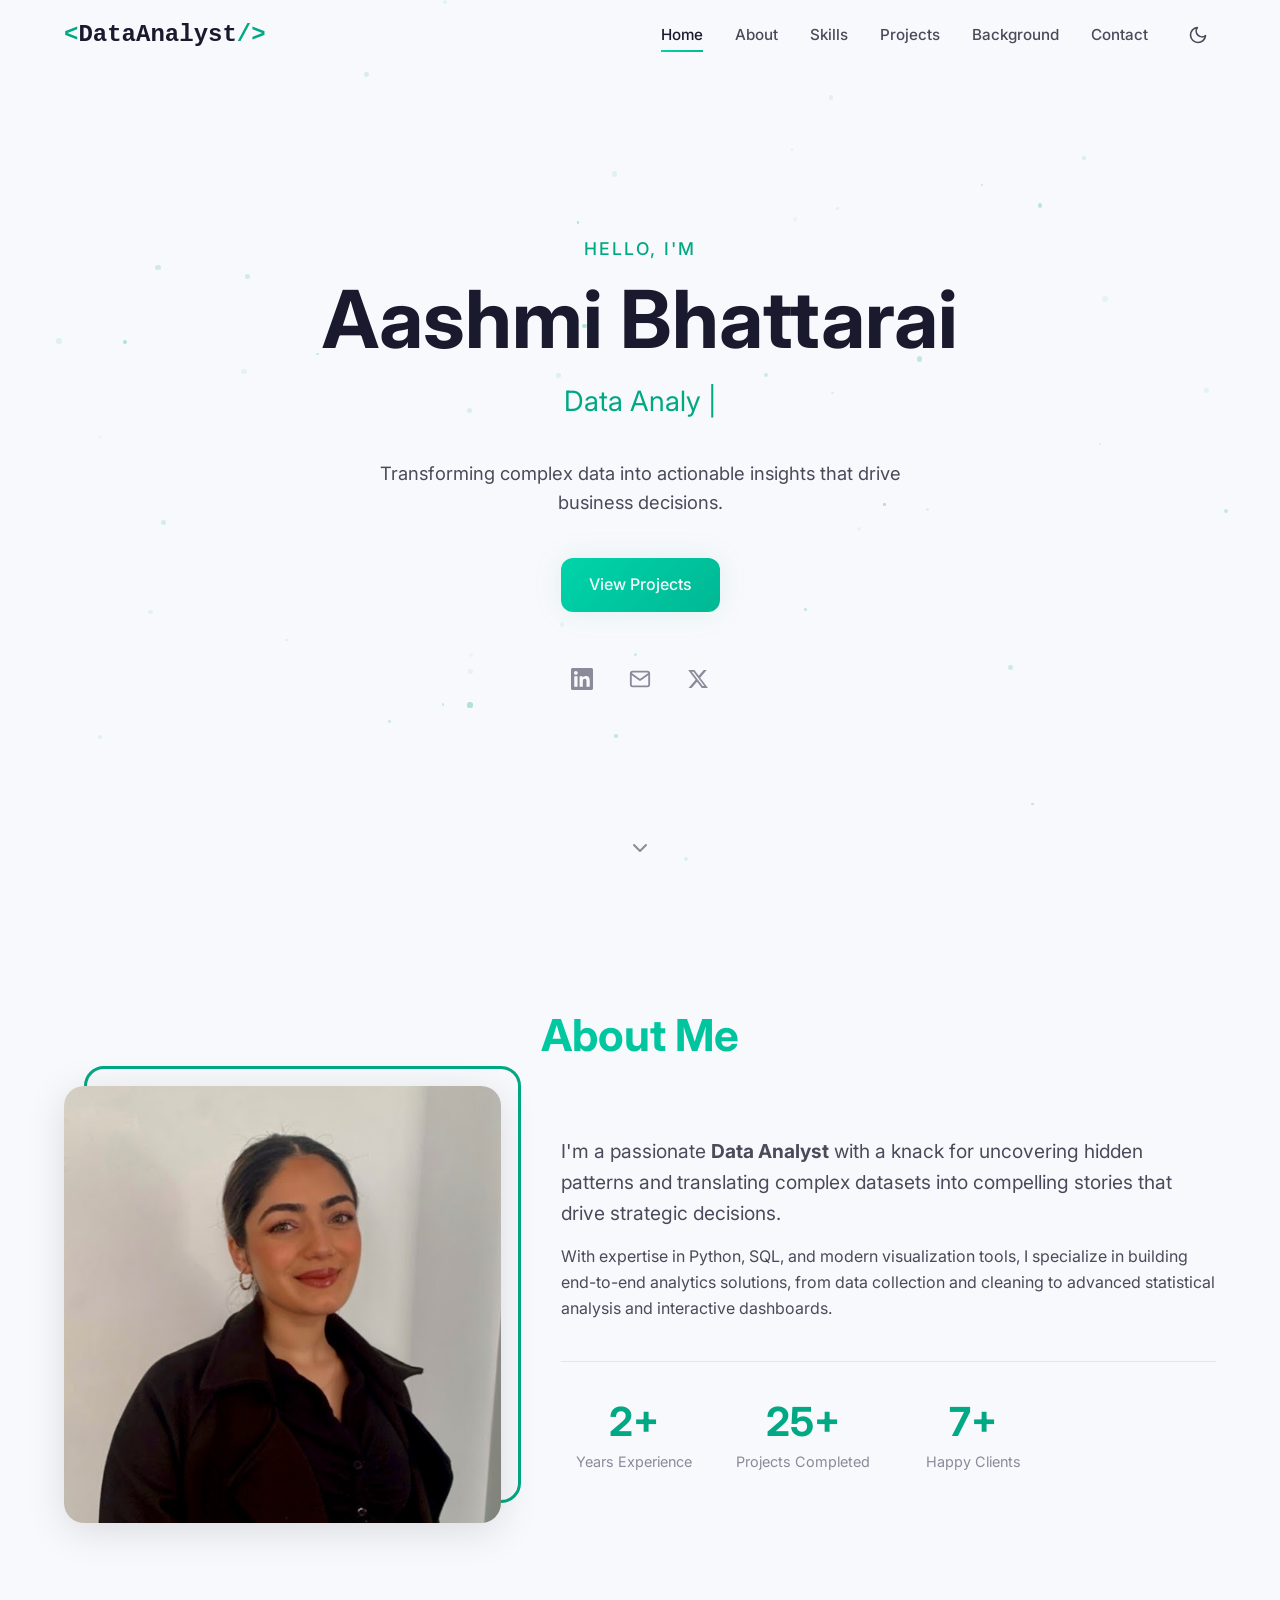
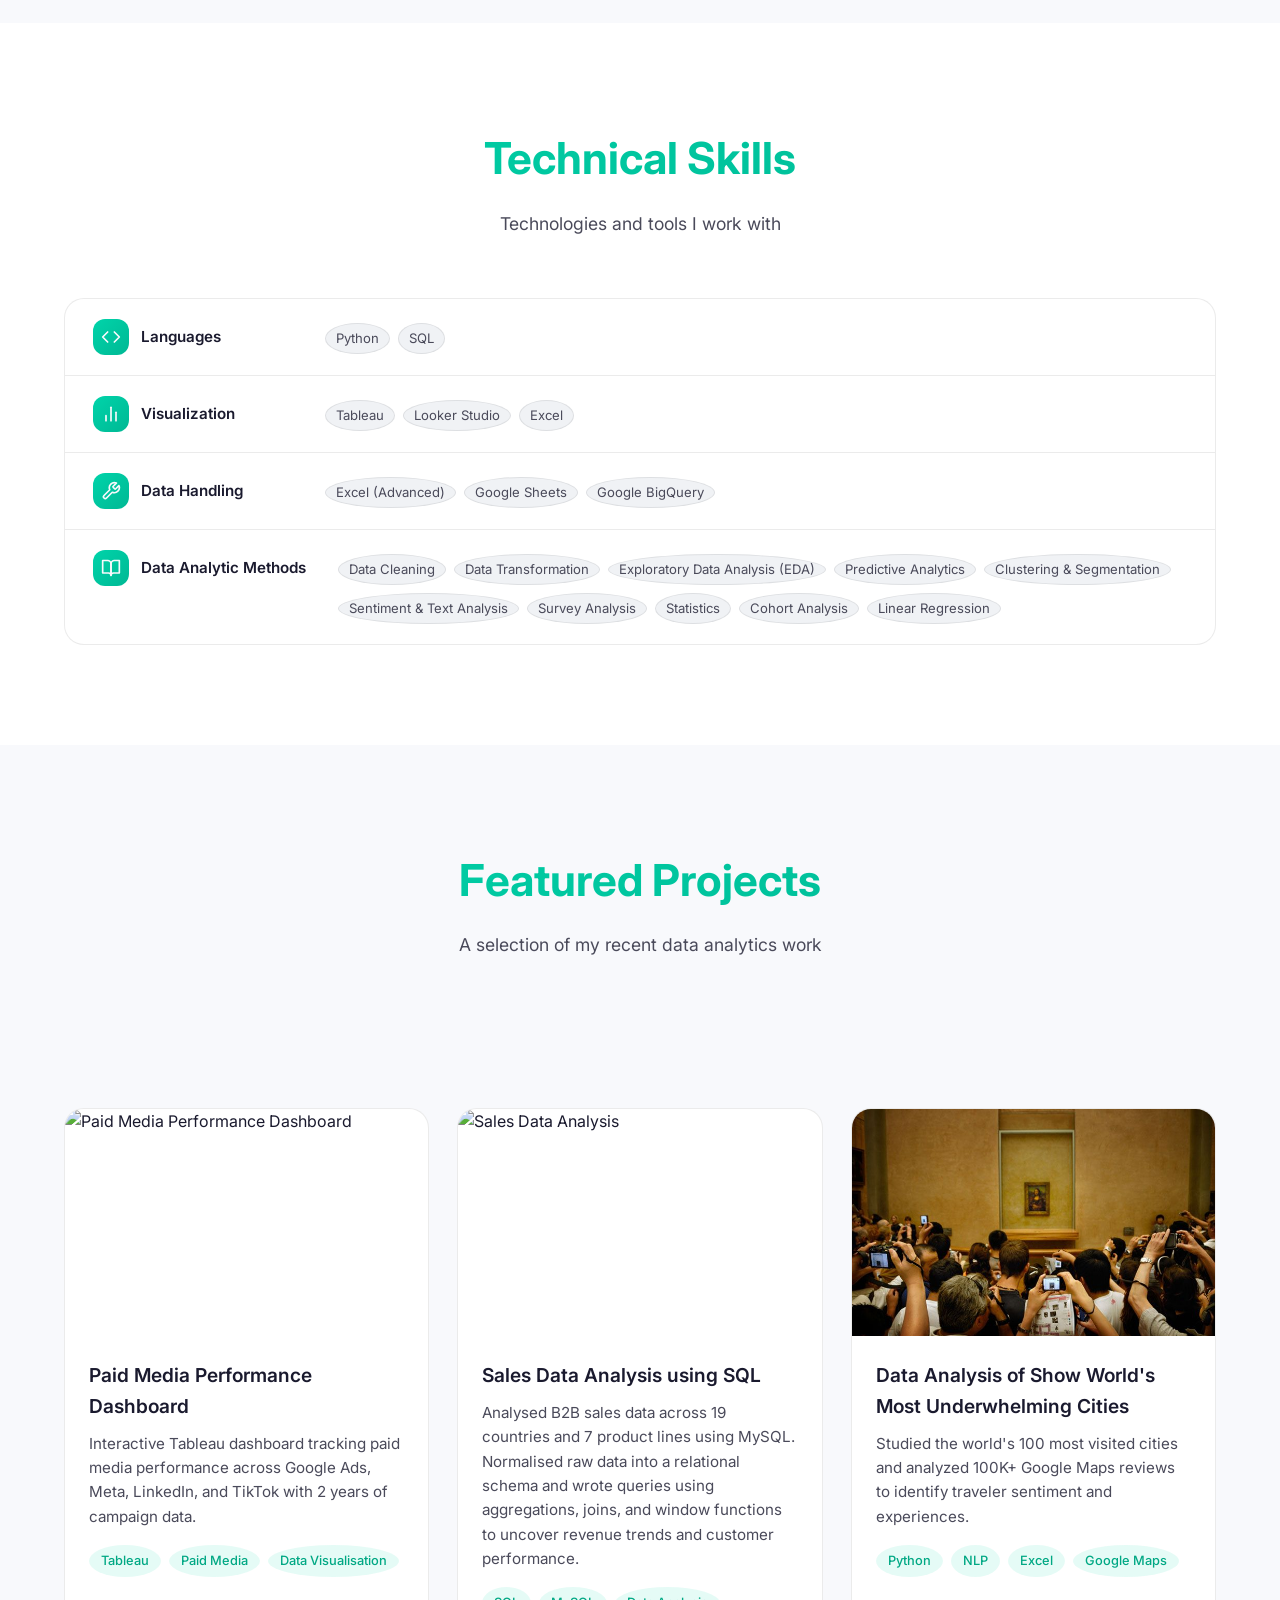
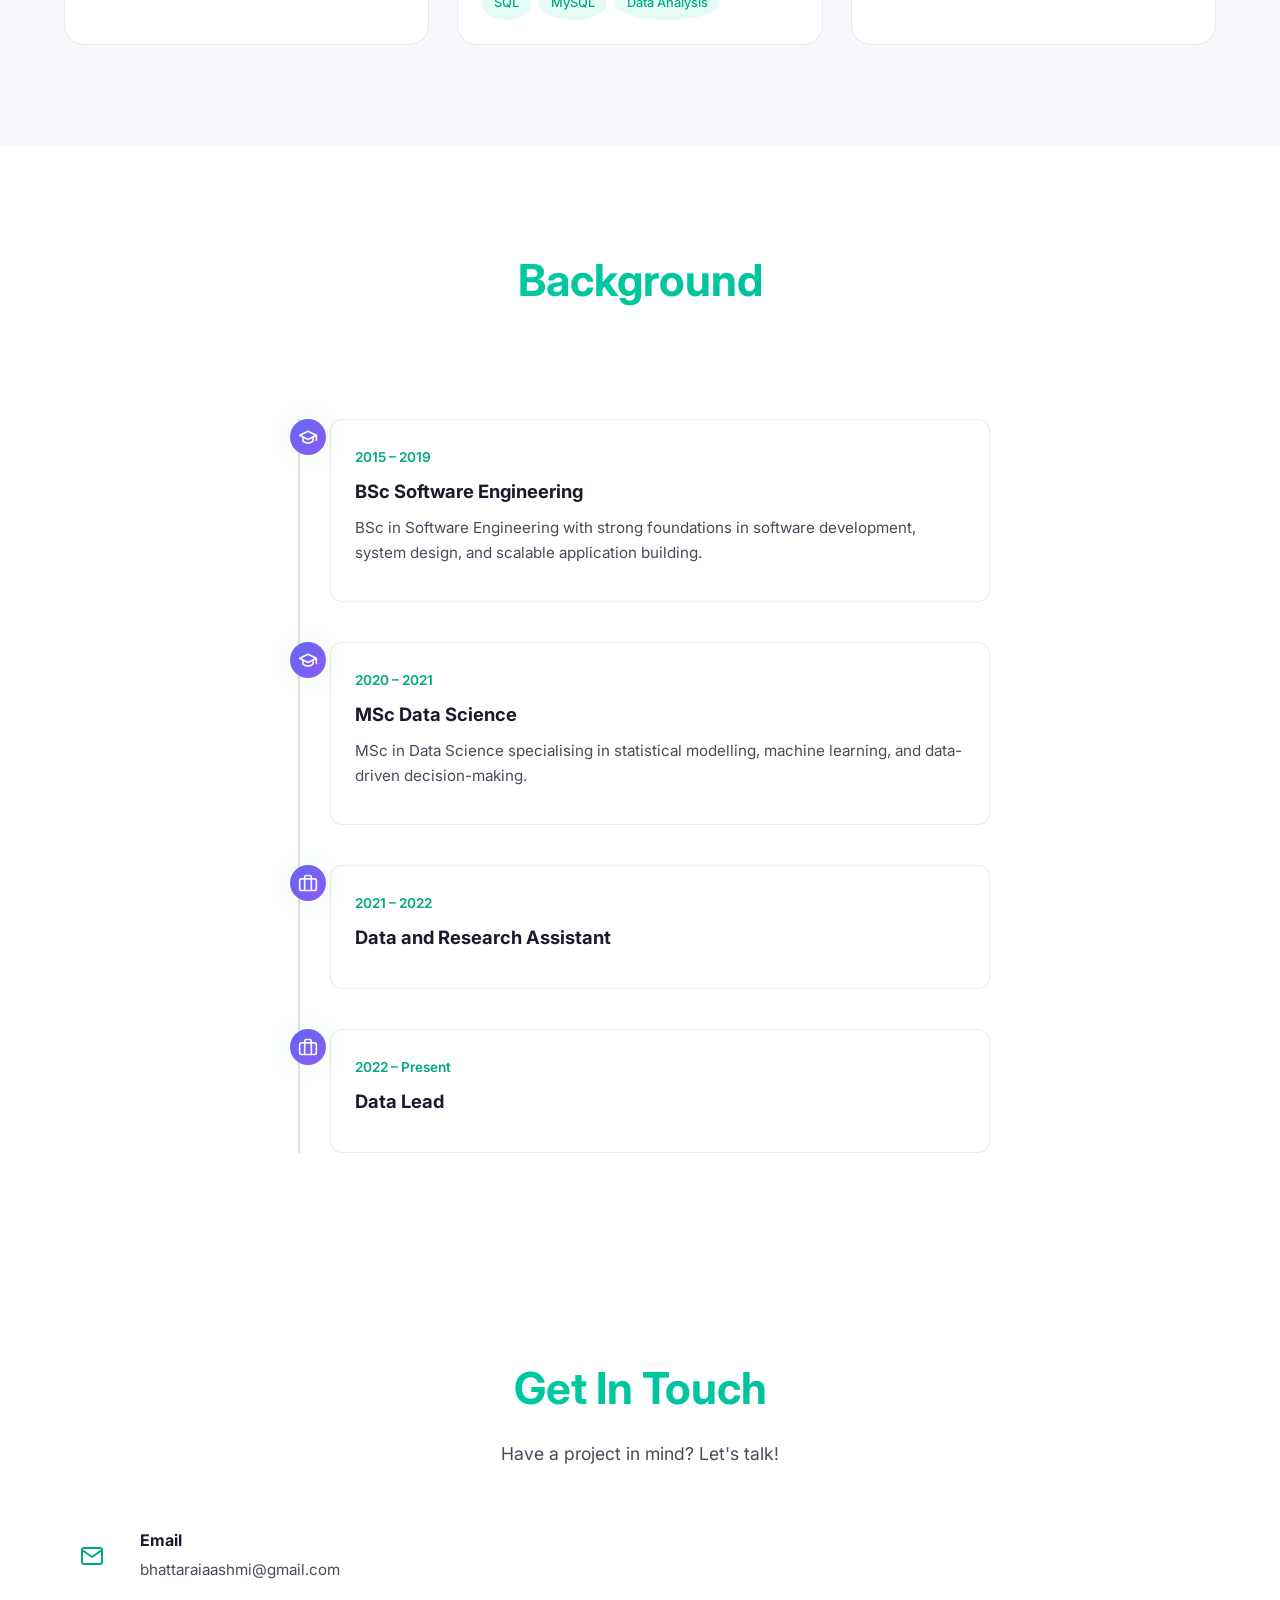
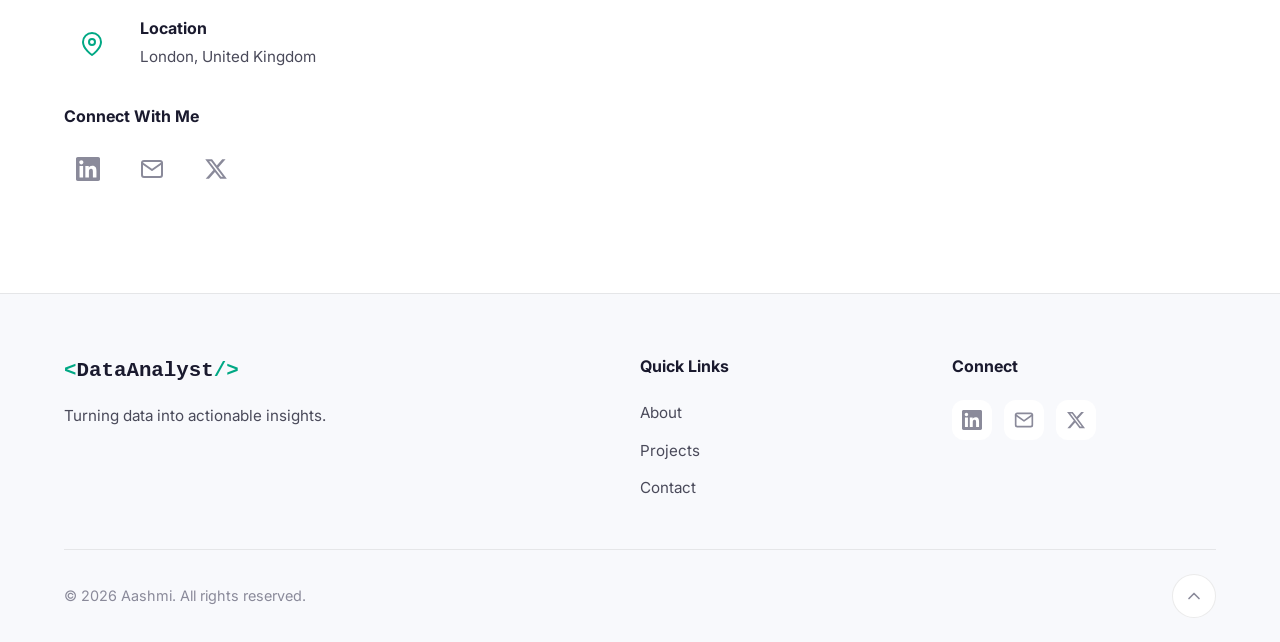
==== index.html @ 462f15a8 "my website" ====
<!DOCTYPE html>
<html lang="en">
<head>
    <meta charset="UTF-8">
    <meta name="viewport" content="width=device-width, initial-scale=1.0">
    <meta name="description" content="Data Analyst Portfolio - Turning Data into Insights. Explore my projects, skills, and professional journey in data analytics.">
    <meta name="keywords" content="Data Analyst, Portfolio, Python, SQL, Tableau, Power BI, Data Visualization, Machine">
    <meta name="author" content="Your Name">

    <!-- Open Graph / Social Media -->
    <meta property="og:title" content="Data Analyst Portfolio">
    <meta property="og:description" content="Turning Data into Insights - Explore my data analytics projects and skills">
    <meta property="og:type" content="website">

    <title>Data Analyst Portfolio | Your Name</title>

    <!-- Google Fonts -->
    <link rel="preconnect" href="https://fonts.googleapis.com">
    <link rel="preconnect" href="https://fonts.gstatic.com" crossorigin>
    <link href="https://fonts.googleapis.com/css2?family=Inter:wght@300;400;500;600;700&display=swap" rel="stylesheet">

    <!-- Stylesheet -->
    <link rel="stylesheet" href="css/styles.css">
</head>
<body>
    <!-- Navigation -->
    <nav class="navbar" id="navbar">
        <div class="nav-container">
            <a href="#home" class="nav-logo">
                <span class="logo-bracket">&lt;</span>DataAnalyst<span class="logo-bracket">/&gt;</span>
            </a>

            <button class="nav-toggle" id="nav-toggle" aria-label="Toggle navigation">
                <span class="hamburger"></span>
            </button>

            <ul class="nav-menu" id="nav-menu">
                <li class="nav-item"><a href="#home" class="nav-link active">Home</a></li>
                <li class="nav-item"><a href="#about" class="nav-link">About</a></li>
                <li class="nav-item"><a href="#skills" class="nav-link">Skills</a></li>
                <li class="nav-item"><a href="#projects" class="nav-link">Projects</a></li>
                <li class="nav-item"><a href="#certifications" class="nav-link">Background</a></li>
                <li class="nav-item"><a href="#contact" class="nav-link">Contact</a></li>
                <li class="nav-item">
                    <button class="theme-toggle" id="theme-toggle" aria-label="Toggle dark mode">
                        <svg class="sun-icon" xmlns="http://www.w3.org/2000/svg" width="20" height="20" viewBox="0 0 24 24" fill="none" stroke="currentColor" stroke-width="2" stroke-linecap="round" stroke-linejoin="round">
                            <circle cx="12" cy="12" r="5"></circle>
                            <line x1="12" y1="1" x2="12" y2="3"></line>
                            <line x1="12" y1="21" x2="12" y2="23"></line>
                            <line x1="4.22" y1="4.22" x2="5.64" y2="5.64"></line>
                            <line x1="18.36" y1="18.36" x2="19.78" y2="19.78"></line>
                            <line x1="1" y1="12" x2="3" y2="12"></line>
                            <line x1="21" y1="12" x2="23" y2="12"></line>
                            <line x1="4.22" y1="19.78" x2="5.64" y2="18.36"></line>
                            <line x1="18.36" y1="5.64" x2="19.78" y2="4.22"></line>
                        </svg>
                        <svg class="moon-icon" xmlns="http://www.w3.org/2000/svg" width="20" height="20" viewBox="0 0 24 24" fill="none" stroke="currentColor" stroke-width="2" stroke-linecap="round" stroke-linejoin="round">
                            <path d="M21 12.79A9 9 0 1 1 11.21 3 7 7 0 0 0 21 12.79z"></path>
                        </svg>
                    </button>
                </li>
            </ul>
        </div>
    </nav>

    <!-- Hero Section -->
    <section class="hero" id="home">
        <div class="hero-background">
            <div class="data-particles" id="particles"></div>
        </div>
        <div class="hero-content">
            <p class="hero-greeting">Hello, I'm</p>
            <h1 class="hero-name">Aashmi Bhattarai</h1>
            <h2 class="hero-title">
                <span class="typed-text" id="typed-text"></span>
                <span class="cursor">|</span>
            </h2>
            <p class="hero-description">
                Transforming complex data into actionable insights that drive business decisions.
            </p>
            <div class="hero-buttons">
                <a href="#projects" class="btn btn-primary">View Projects</a>
            </div>
            <div class="hero-social">
                <a href="https://www.linkedin.com/in/aashmi-b-12275213b/" target="_blank" rel="noopener noreferrer" aria-label="LinkedIn">
                    <svg xmlns="http://www.w3.org/2000/svg" width="22" height="22" viewBox="0 0 24 24" fill="currentColor">
                        <path d="M20.447 20.452h-3.554v-5.569c0-1.328-.027-3.037-1.852-3.037-1.853 0-2.136 1.445-2.136 2.939v5.667H9.351V9h3.414v1.561h.046c.477-.9 1.637-1.85 3.37-1.85 3.601 0 4.267 2.37 4.267 5.455v6.286zM5.337 7.433c-1.144 0-2.063-.926-2.063-2.065 0-1.138.92-2.063 2.063-2.063 1.14 0 2.064.925 2.064 2.063 0 1.139-.925 2.065-2.064 2.065zm1.782 13.019H3.555V9h3.564v11.452zM22.225 0H1.771C.792 0 0 .774 0 1.729v20.542C0 23.227.792 24 1.771 24h20.451C23.2 24 24 23.227 24 22.271V1.729C24 .774 23.2 0 22.222 0h.003z"/>
                    </svg>
                </a>
                <a href="mailto:bhattaraiaashmi@gmail.com" target="_blank" rel="noopener noreferrer" aria-label="Email">
                    <svg xmlns="http://www.w3.org/2000/svg" width="22" height="22" viewBox="0 0 24 24" fill="none" stroke="currentColor" stroke-width="2" stroke-linecap="round" stroke-linejoin="round">
                        <path d="M4 4h16c1.1 0 2 .9 2 2v12c0 1.1-.9 2-2 2H4c-1.1 0-2-.9-2-2V6c0-1.1.9-2 2-2z"></path>
                        <polyline points="22,6 12,13 2,6"></polyline>
                    </svg>
                </a>
                <a href="https://x.com/AashmiBhattara1" target="_blank" rel="noopener noreferrer" aria-label="Twitter/X">
                    <svg xmlns="http://www.w3.org/2000/svg" width="22" height="22" viewBox="0 0 24 24" fill="currentColor">
                        <path d="M18.244 2.25h3.308l-7.227 8.26 8.502 11.24H16.17l-5.214-6.817L4.99 21.75H1.68l7.73-8.835L1.254 2.25H8.08l4.713 6.231zm-1.161 17.52h1.833L7.084 4.126H5.117z"/>
                    </svg>
                </a>
            </div>
        </div>
        <a href="#about" class="scroll-indicator" aria-label="Scroll to about section">
            <svg xmlns="http://www.w3.org/2000/svg" width="24" height="24" viewBox="0 0 24 24" fill="none" stroke="currentColor" stroke-width="2" stroke-linecap="round" stroke-linejoin="round">
                <polyline points="6 9 12 15 18 9"></polyline>
            </svg>
        </a>
    </section>

    <!-- About Section -->
    <section class="about section" id="about">
        <div class="container">
            <h2 class="section-title" data-aos="fade-up">About Me</h2>
            <div class="about-content">
                <div class="about-image" data-aos="fade-right">
                    <div class="image-wrapper">
                        <img src="assets/images/unnamed.jpg" alt="Your Name" class="about-photo">
                    </div>
                    <div class="image-decoration"></div>
                </div>
                <div class="about-text" data-aos="fade-left">
                    <p class="about-intro">
                        I'm a passionate <strong>Data Analyst</strong> with a knack for uncovering hidden patterns and
                        translating complex datasets into compelling stories that drive strategic decisions.
                    </p>
                    <p>
                        With expertise in Python, SQL, and modern visualization tools, I specialize in building
                        end-to-end analytics solutions, from data collection and cleaning to advanced statistical
                        analysis and interactive dashboards.
                    </p>
                    <div class="about-stats">
                        <div class="stat-item">
                            <span class="stat-number" data-count="4">0</span>
                            <span class="stat-label">Years Experience</span>
                        </div>
                        <div class="stat-item">
                            <span class="stat-number" data-count="50">0</span>
                            <span class="stat-label">Projects Completed</span>
                        </div>
                        <div class="stat-item">
                            <span class="stat-number" data-count="15">0</span>
                            <span class="stat-label">Happy Clients</span>
                        </div>
                    </div>
                </div>
            </div>
        </div>
    </section>

    <!-- Skills Section -->
    <section class="skills section" id="skills">
        <div class="container">
            <h2 class="section-title" data-aos="fade-up">Technical Skills</h2>
            <p class="section-subtitle" data-aos="fade-up">Technologies and tools I work with</p>

            <div class="skills-list" data-aos="fade-up">

                <div class="skill-row">
                    <div class="skill-label">
                        <div class="category-icon">
                            <svg xmlns="http://www.w3.org/2000/svg" width="20" height="20" viewBox="0 0 24 24" fill="none" stroke="currentColor" stroke-width="2" stroke-linecap="round" stroke-linejoin="round">
                                <polyline points="16 18 22 12 16 6"></polyline>
                                <polyline points="8 6 2 12 8 18"></polyline>
                            </svg>
                        </div>
                        <h3>Languages</h3>
                    </div>
                    <div class="skill-items">
                        <div class="skill-item">Python</div>
                        <div class="skill-item">SQL</div>
                    </div>
                </div>

                <div class="skill-row">
                    <div class="skill-label">
                        <div class="category-icon">
                            <svg xmlns="http://www.w3.org/2000/svg" width="20" height="20" viewBox="0 0 24 24" fill="none" stroke="currentColor" stroke-width="2" stroke-linecap="round" stroke-linejoin="round">
                                <line x1="18" y1="20" x2="18" y2="10"></line>
                                <line x1="12" y1="20" x2="12" y2="4"></line>
                                <line x1="6" y1="20" x2="6" y2="14"></line>
                            </svg>
                        </div>
                        <h3>Visualization</h3>
                    </div>
                    <div class="skill-items">
                        <div class="skill-item">Tableau</div>
                        <div class="skill-item">Looker Studio</div>
                        <div class="skill-item">Excel</div>
                    </div>
                </div>

                <div class="skill-row">
                    <div class="skill-label">
                        <div class="category-icon">
                            <svg xmlns="http://www.w3.org/2000/svg" width="20" height="20" viewBox="0 0 24 24" fill="none" stroke="currentColor" stroke-width="2" stroke-linecap="round" stroke-linejoin="round">
                                <path d="M14.7 6.3a1 1 0 0 0 0 1.4l1.6 1.6a1 1 0 0 0 1.4 0l3.77-3.77a6 6 0 0 1-7.94 7.94l-6.91 6.91a2.12 2.12 0 0 1-3-3l6.91-6.91a6 6 0 0 1 7.94-7.94l-3.76 3.76z"></path>
                            </svg>
                        </div>
                        <h3>Data Handling</h3>
                    </div>
                    <div class="skill-items">
                        <div class="skill-item">Excel (Advanced)</div>
                        <div class="skill-item">Google Sheets</div>
                        <div class="skill-item">Google BigQuery</div>
                    </div>
                </div>

                <div class="skill-row">
                    <div class="skill-label">
                        <div class="category-icon">
                            <svg xmlns="http://www.w3.org/2000/svg" width="20" height="20" viewBox="0 0 24 24" fill="none" stroke="currentColor" stroke-width="2" stroke-linecap="round" stroke-linejoin="round">
                                <path d="M2 3h6a4 4 0 0 1 4 4v14a3 3 0 0 0-3-3H2z"></path>
                                <path d="M22 3h-6a4 4 0 0 0-4 4v14a3 3 0 0 1 3-3h7z"></path>
                            </svg>
                        </div>
                        <h3>Data Analytic Methods</h3>
                    </div>
                    <div class="skill-items">
                        <div class="skill-item">Data Cleaning</div>
                        <div class="skill-item">Data Transformation</div>
                        <div class="skill-item">Exploratory Data Analysis (EDA)</div>
                        <div class="skill-item">Predictive Analytics</div>
                        <div class="skill-item">Clustering & Segmentation</div>
                        <div class="skill-item">Sentiment & Text Analysis</div>
                        <div class="skill-item">Survey Analysis</div>
                        <div class="skill-item">Statistics</div>
                        <div class="skill-item">Cohort Analysis</div>
                        <div class="skill-item">Linear Regression</div>
                    </div>
                </div>

            </div>
        </div>
    </section>

    <!-- Projects Section -->
    <section class="projects section" id="projects">
        <div class="container">
            <h2 class="section-title" data-aos="fade-up">Featured Projects</h2>
            <p class="section-subtitle" data-aos="fade-up">A selection of my recent data analytics work</p>

            <div class="project-filters" data-aos="fade-up">
                <button class="filter-btn active" data-filter="all">All</button>
                <button class="filter-btn" data-filter="sql">SQL</button>
                <button class="filter-btn" data-filter="visualization">Visualization</button>
                <button class="filter-btn" data-filter="analysis">Analysis</button>
            </div>

            <div class="projects-grid">
                <!-- Project 2 - Visualization -->
                <div class="project-card" data-category="visualization" data-aos="fade-up" data-aos-delay="100">
                    <div class="project-image">
                        <img src="https://public.tableau.com/static/images/Pa/PaidMediaPerformanceDashboard_17714378727740/Dashboard1/1_rss.png" alt="Paid Media Performance Dashboard" style="width:100%; height:100%; object-fit:cover; display:block;">
                        <div class="project-overlay">
                            <a href="projects/tableau.html" class="project-link">View Details</a>
                        </div>
                    </div>
                    <div class="project-info">
                        <h3 class="project-title">Paid Media Performance Dashboard</h3>
                        <p class="project-description">Interactive Tableau dashboard tracking paid media performance across Google Ads, Meta, LinkedIn, and TikTok with 2 years of campaign data.</p>
                        <div class="project-tags">
                            <span class="tag">Tableau</span>
                            <span class="tag">Paid Media</span>
                            <span class="tag">Data Visualisation</span>
                        </div>
                    </div>
                </div>

                <!-- Project 3 - SQL + Visualization -->
                <div class="project-card" data-category="sql" data-aos="fade-up" data-aos-delay="200">
                    <div class="project-image">
                        <img src="https://images.unsplash.com/photo-1551288049-bebda4e38f71?w=600&q=80" alt="Sales Data Analysis" style="width:100%; height:100%; object-fit:cover; display:block;">
                        <div class="project-overlay">
                            <a href="projects/sales.html" class="project-link">View Details</a>
                        </div>
                    </div>
                    <div class="project-info">
                        <h3 class="project-title">Sales Data Analysis using SQL</h3>
                        <p class="project-description">Analysed B2B sales data across 19 countries and 7 product lines using MySQL. Normalised raw data into a relational schema and wrote queries using aggregations, joins, and window functions to uncover revenue trends and customer performance.</p>
                        <div class="project-tags">
                            <span class="tag">SQL</span>
                            <span class="tag">MySQL</span>
                            <span class="tag">Data Analysis</span>
                        </div>
                    </div>
                </div>

                <!-- Project 4 - Analysis -->
                <div class="project-card" data-category="analysis" data-aos="fade-up" data-aos-delay="300">
                    <div class="project-image">
                        <img src="assets/images/analysis.jpg" alt="World's Most Underwhelming Cities" style="width:100%; height:100%; object-fit:cover; display:block;">
                        <div class="project-overlay">
                            <a href="projects/analysis.html" class="project-link">View Details</a>
                        </div>
                    </div>
                    <div class="project-info">
                        <h3 class="project-title">Data Analysis of Show World's Most Underwhelming Cities</h3>
                        <p class="project-description">Studied the world's 100 most visited cities and analyzed 100K+ Google Maps reviews to identify traveler sentiment and experiences.</p>
                        <div class="project-tags">
                            <span class="tag">Python</span>
                            <span class="tag">NLP</span>
                            <span class="tag">Excel</span>
                            <span class="tag">Google Maps</span>
                        </div>
                    </div>
                </div>
            </div>
        </div>
    </section>

    <!-- Project Modal -->
    <div class="modal" id="project-modal">
        <div class="modal-content">
            <button class="modal-close" aria-label="Close modal">&times;</button>
            <div class="modal-body">
                <h2 class="modal-title">Project Title</h2>
                <div class="modal-image">
                    <div class="project-placeholder large">
                        <svg xmlns="http://www.w3.org/2000/svg" width="64" height="64" viewBox="0 0 24 24" fill="none" stroke="currentColor" stroke-width="1.5" stroke-linecap="round" stroke-linejoin="round">
                            <rect x="3" y="3" width="18" height="18" rx="2" ry="2"></rect>
                            <circle cx="8.5" cy="8.5" r="1.5"></circle>
                            <polyline points="21 15 16 10 5 21"></polyline>
                        </svg>
                    </div>
                </div>
                <div class="modal-description">
                    <h3>Overview</h3>
                    <p>Detailed project description goes here...</p>

                    <h3>Key Features</h3>
                    <ul>
                        <li>Feature 1</li>
                        <li>Feature 2</li>
                        <li>Feature 3</li>
                    </ul>

                    <h3>Technologies Used</h3>
                    <div class="modal-tags">
                        <span class="tag">Python</span>
                        <span class="tag">SQL</span>
                        <span class="tag">Tableau</span>
                    </div>
                </div>
                <div class="modal-links">
                    <a href="#" class="btn btn-primary" target="_blank">Live Demo</a>
                    <a href="#" class="btn btn-secondary" target="_blank">View Code</a>
                </div>
            </div>
        </div>
    </div>

    <!-- Certifications Section -->
    <section class="certifications section" id="certifications">
        <div class="container">
            <h2 class="section-title" data-aos="fade-up">Background</h2>
            <p class="section-subtitle" data-aos="fade-up">My professional credentials and academic background</p>

            <div class="timeline">
                <!-- BSc -->
                <div class="timeline-item education" data-aos="fade-up">
                    <div class="timeline-marker">
                        <svg xmlns="http://www.w3.org/2000/svg" width="20" height="20" viewBox="0 0 24 24" fill="none" stroke="currentColor" stroke-width="2" stroke-linecap="round" stroke-linejoin="round">
                            <path d="M22 10v6M2 10l10-5 10 5-10 5z"></path>
                            <path d="M6 12v5c3 3 9 3 12 0v-5"></path>
                        </svg>
                    </div>
                    <div class="timeline-content">
                        <span class="timeline-date">2015 – 2019</span>
                        <h3>BSc Software Engineering</h3>
                        <p>BSc in Software Engineering with strong foundations in software development, system design, and scalable application building.</p>
                    </div>
                </div>

                <!-- MSc -->
                <div class="timeline-item education" data-aos="fade-up" data-aos-delay="100">
                    <div class="timeline-marker">
                        <svg xmlns="http://www.w3.org/2000/svg" width="20" height="20" viewBox="0 0 24 24" fill="none" stroke="currentColor" stroke-width="2" stroke-linecap="round" stroke-linejoin="round">
                            <path d="M22 10v6M2 10l10-5 10 5-10 5z"></path>
                            <path d="M6 12v5c3 3 9 3 12 0v-5"></path>
                        </svg>
                    </div>
                    <div class="timeline-content">
                        <span class="timeline-date">2020 – 2021</span>
                        <h3>MSc Data Science</h3>
                        <p>MSc in Data Science specialising in statistical modelling, machine learning, and data-driven decision-making.</p>
                    </div>
                </div>

                <!-- Data and Research Assistant -->
                <div class="timeline-item education" data-aos="fade-up" data-aos-delay="150">
                    <div class="timeline-marker">
                        <svg xmlns="http://www.w3.org/2000/svg" width="20" height="20" viewBox="0 0 24 24" fill="none" stroke="currentColor" stroke-width="2" stroke-linecap="round" stroke-linejoin="round">
                            <rect x="2" y="7" width="20" height="14" rx="2" ry="2"></rect>
                            <path d="M16 21V5a2 2 0 0 0-2-2h-4a2 2 0 0 0-2 2v16"></path>
                        </svg>
                    </div>
                    <div class="timeline-content">
                        <span class="timeline-date">2021 – 2022</span>
                        <h3>Data and Research Assistant</h3>
                        <p></p>
                    </div>
                </div>

                <!-- Data Lead -->
                <div class="timeline-item education" data-aos="fade-up" data-aos-delay="200">
                    <div class="timeline-marker">
                        <svg xmlns="http://www.w3.org/2000/svg" width="20" height="20" viewBox="0 0 24 24" fill="none" stroke="currentColor" stroke-width="2" stroke-linecap="round" stroke-linejoin="round">
                            <rect x="2" y="7" width="20" height="14" rx="2" ry="2"></rect>
                            <path d="M16 21V5a2 2 0 0 0-2-2h-4a2 2 0 0 0-2 2v16"></path>
                        </svg>
                    </div>
                    <div class="timeline-content">
                        <span class="timeline-date">2022 – Present</span>
                        <h3>Data Lead</h3>
                        <p></p>
                    </div>
                </div>
            </div>
        </div>
    </section>


    <!-- Contact Section -->
    <section class="contact section" id="contact">
        <div class="container">
            <h2 class="section-title" data-aos="fade-up">Get In Touch</h2>
            <p class="section-subtitle" data-aos="fade-up">Have a project in mind? Let's talk!</p>

            <div class="contact-content">
                <div class="contact-info" data-aos="fade-right">
                    <div class="contact-item">
                        <div class="contact-icon">
                            <svg xmlns="http://www.w3.org/2000/svg" width="24" height="24" viewBox="0 0 24 24" fill="none" stroke="currentColor" stroke-width="2" stroke-linecap="round" stroke-linejoin="round">
                                <path d="M4 4h16c1.1 0 2 .9 2 2v12c0 1.1-.9 2-2 2H4c-1.1 0-2-.9-2-2V6c0-1.1.9-2 2-2z"></path>
                                <polyline points="22,6 12,13 2,6"></polyline>
                            </svg>
                        </div>
                        <div class="contact-details">
                            <h3>Email</h3>
                            <a href="https://mail.google.com/mail/?view=cm&to=bhattaraiaashmi@gmail.com" target="_blank" rel="noopener noreferrer">bhattaraiaashmi@gmail.com</a>
                        </div>
                    </div>

                    <div class="contact-item">
                        <div class="contact-icon">
                            <svg xmlns="http://www.w3.org/2000/svg" width="24" height="24" viewBox="0 0 24 24" fill="none" stroke="currentColor" stroke-width="2" stroke-linecap="round" stroke-linejoin="round">
                                <path d="M21 10c0 7-9 13-9 13s-9-6-9-13a9 9 0 0 1 18 0z"></path>
                                <circle cx="12" cy="10" r="3"></circle>
                            </svg>
                        </div>
                        <div class="contact-details">
                            <h3>Location</h3>
                            <p>London, United Kingdom</p>
                        </div>
                    </div>

                    <div class="contact-social">
                        <h3>Connect With Me</h3>
                        <div class="social-links">
                            <a href="https://www.linkedin.com/in/aashmi-b-12275213b/" target="_blank" rel="noopener noreferrer" aria-label="LinkedIn">
                                <svg xmlns="http://www.w3.org/2000/svg" width="24" height="24" viewBox="0 0 24 24" fill="currentColor">
                                    <path d="M20.447 20.452h-3.554v-5.569c0-1.328-.027-3.037-1.852-3.037-1.853 0-2.136 1.445-2.136 2.939v5.667H9.351V9h3.414v1.561h.046c.477-.9 1.637-1.85 3.37-1.85 3.601 0 4.267 2.37 4.267 5.455v6.286zM5.337 7.433c-1.144 0-2.063-.926-2.063-2.065 0-1.138.92-2.063 2.063-2.063 1.14 0 2.064.925 2.064 2.063 0 1.139-.925 2.065-2.064 2.065zm1.782 13.019H3.555V9h3.564v11.452zM22.225 0H1.771C.792 0 0 .774 0 1.729v20.542C0 23.227.792 24 1.771 24h20.451C23.2 24 24 23.227 24 22.271V1.729C24 .774 23.2 0 22.222 0h.003z"/>
                                </svg>
                            </a>
                            <a href="https://mail.google.com/mail/?view=cm&to=bhattaraiaashmi@gmail.com" target="_blank" rel="noopener noreferrer" aria-label="Email">
                                <svg xmlns="http://www.w3.org/2000/svg" width="24" height="24" viewBox="0 0 24 24" fill="none" stroke="currentColor" stroke-width="2" stroke-linecap="round" stroke-linejoin="round">
                                    <path d="M4 4h16c1.1 0 2 .9 2 2v12c0 1.1-.9 2-2 2H4c-1.1 0-2-.9-2-2V6c0-1.1.9-2 2-2z"></path>
                                    <polyline points="22,6 12,13 2,6"></polyline>
                                </svg>
                            </a>
                            <a href="https://x.com/AashmiBhattara1" target="_blank" rel="noopener noreferrer" aria-label="Twitter/X">
                                <svg xmlns="http://www.w3.org/2000/svg" width="24" height="24" viewBox="0 0 24 24" fill="currentColor">
                                    <path d="M18.244 2.25h3.308l-7.227 8.26 8.502 11.24H16.17l-5.214-6.817L4.99 21.75H1.68l7.73-8.835L1.254 2.25H8.08l4.713 6.231zm-1.161 17.52h1.833L7.084 4.126H5.117z"/>
                                </svg>
                            </a>
                        </div>
                    </div>
                </div>

            </div>
        </div>
    </section>

    <!-- Footer -->
    <footer class="footer">
        <div class="container">
            <div class="footer-content">
                <div class="footer-brand">
                    <a href="#home" class="footer-logo">
                        <span class="logo-bracket">&lt;</span>DataAnalyst<span class="logo-bracket">/&gt;</span>
                    </a>
                    <p>Turning data into actionable insights.</p>
                </div>

                <div class="footer-links">
                    <h4>Quick Links</h4>
                    <ul>
                        <li><a href="#about">About</a></li>
                        <li><a href="#projects">Projects</a></li>
                        <li><a href="#contact">Contact</a></li>
                    </ul>
                </div>

                <div class="footer-social">
                    <h4>Connect</h4>
                    <div class="social-icons">
                        <a href="https://www.linkedin.com/in/aashmi-b-12275213b/" target="_blank" rel="noopener noreferrer" aria-label="LinkedIn">
                            <svg xmlns="http://www.w3.org/2000/svg" width="20" height="20" viewBox="0 0 24 24" fill="currentColor">
                                <path d="M20.447 20.452h-3.554v-5.569c0-1.328-.027-3.037-1.852-3.037-1.853 0-2.136 1.445-2.136 2.939v5.667H9.351V9h3.414v1.561h.046c.477-.9 1.637-1.85 3.37-1.85 3.601 0 4.267 2.37 4.267 5.455v6.286zM5.337 7.433c-1.144 0-2.063-.926-2.063-2.065 0-1.138.92-2.063 2.063-2.063 1.14 0 2.064.925 2.064 2.063 0 1.139-.925 2.065-2.064 2.065zm1.782 13.019H3.555V9h3.564v11.452zM22.225 0H1.771C.792 0 0 .774 0 1.729v20.542C0 23.227.792 24 1.771 24h20.451C23.2 24 24 23.227 24 22.271V1.729C24 .774 23.2 0 22.222 0h.003z"/>
                            </svg>
                        </a>
                        <a href="https://mail.google.com/mail/?view=cm&to=bhattaraiaashmi@gmail.com" target="_blank" rel="noopener noreferrer" aria-label="Email">
                            <svg xmlns="http://www.w3.org/2000/svg" width="20" height="20" viewBox="0 0 24 24" fill="none" stroke="currentColor" stroke-width="2" stroke-linecap="round" stroke-linejoin="round">
                                <path d="M4 4h16c1.1 0 2 .9 2 2v12c0 1.1-.9 2-2 2H4c-1.1 0-2-.9-2-2V6c0-1.1.9-2 2-2z"></path>
                                <polyline points="22,6 12,13 2,6"></polyline>
                            </svg>
                        </a>
                        <a href="https://x.com/AashmiBhattara1" target="_blank" rel="noopener noreferrer" aria-label="Twitter/X">
                            <svg xmlns="http://www.w3.org/2000/svg" width="20" height="20" viewBox="0 0 24 24" fill="currentColor">
                                <path d="M18.244 2.25h3.308l-7.227 8.26 8.502 11.24H16.17l-5.214-6.817L4.99 21.75H1.68l7.73-8.835L1.254 2.25H8.08l4.713 6.231zm-1.161 17.52h1.833L7.084 4.126H5.117z"/>
                            </svg>
                        </a>
                    </div>
                </div>
            </div>

            <div class="footer-bottom">
                <p>&copy; <span id="current-year"></span> Aashmi. All rights reserved.</p>
                <button class="back-to-top" id="back-to-top" aria-label="Back to top">
                    <svg xmlns="http://www.w3.org/2000/svg" width="20" height="20" viewBox="0 0 24 24" fill="none" stroke="currentColor" stroke-width="2" stroke-linecap="round" stroke-linejoin="round">
                        <polyline points="18 15 12 9 6 15"></polyline>
                    </svg>
                </button>
            </div>
        </div>
    </footer>

    <!-- JavaScript -->
    <script src="js/main.js"></script>
</body>
</html>
---- css/styles.css ----
/* ===================================
   CSS Variables & Root Styles
   =================================== */
:root {
    /* Colors - Dark Theme (Default) */
    --bg-primary: #0a0a0f;
    --bg-secondary: #12121a;
    --bg-tertiary: #1a1a25;
    --bg-card: #15151f;
    --bg-card-hover: #1c1c28;

    --text-primary: #ffffff;
    --text-secondary: #a0a0b0;
    --text-muted: #6b6b7b;

    --accent-primary: #00d4aa;
    --accent-secondary: #00b894;
    --accent-gradient: linear-gradient(135deg, #00d4aa 0%, #00b894 100%);

    --border-color: rgba(255, 255, 255, 0.08);
    --border-color-light: rgba(255, 255, 255, 0.12);

    --shadow-sm: 0 2px 8px rgba(0, 0, 0, 0.3);
    --shadow-md: 0 4px 20px rgba(0, 0, 0, 0.4);
    --shadow-lg: 0 8px 40px rgba(0, 0, 0, 0.5);
    --shadow-glow: 0 0 30px rgba(0, 212, 170, 0.15);

    /* Typography */
    --font-primary: 'Inter', -apple-system, BlinkMacSystemFont, 'Segoe UI', Roboto, sans-serif;
    --font-mono: 'JetBrains Mono', 'Fira Code', monospace;

    /* Spacing */
    --section-padding: 100px 0;
    --container-width: 1200px;
    --container-padding: 0 24px;

    /* Transitions */
    --transition-fast: 0.2s ease;
    --transition-base: 0.3s ease;
    --transition-slow: 0.5s ease;

    /* Border Radius */
    --radius-sm: 6px;
    --radius-md: 12px;
    --radius-lg: 20px;
    --radius-full: 50%;
}

/* Light Theme */
[data-theme="light"] {
    --bg-primary: #f8f9fc;
    --bg-secondary: #ffffff;
    --bg-tertiary: #f0f2f5;
    --bg-card: #ffffff;
    --bg-card-hover: #f5f6f8;

    --text-primary: #1a1a2e;
    --text-secondary: #4a4a5a;
    --text-muted: #8a8a9a;

    --accent-primary: #00a884;
    --accent-secondary: #008f6d;

    --border-color: rgba(0, 0, 0, 0.08);
    --border-color-light: rgba(0, 0, 0, 0.12);

    --shadow-sm: 0 2px 8px rgba(0, 0, 0, 0.08);
    --shadow-md: 0 4px 20px rgba(0, 0, 0, 0.1);
    --shadow-lg: 0 8px 40px rgba(0, 0, 0, 0.12);
    --shadow-glow: 0 0 30px rgba(0, 168, 132, 0.1);
}

/* ===================================
   CSS Reset & Base Styles
   =================================== */
*,
*::before,
*::after {
    margin: 0;
    padding: 0;
    box-sizing: border-box;
}

html {
    scroll-behavior: smooth;
    scroll-padding-top: 80px;
}

body {
    font-family: var(--font-primary);
    font-size: 16px;
    line-height: 1.6;
    color: var(--text-primary);
    background-color: var(--bg-primary);
    overflow-x: hidden;
    -webkit-font-smoothing: antialiased;
    -moz-osx-font-smoothing: grayscale;
}

a {
    text-decoration: none;
    color: inherit;
    transition: color var(--transition-fast);
}

ul {
    list-style: none;
}

img {
    max-width: 100%;
    height: auto;
    display: block;
}

button {
    font-family: inherit;
    cursor: pointer;
    border: none;
    background: none;
}

input,
textarea {
    font-family: inherit;
    font-size: inherit;
}

/* ===================================
   Utility Classes
   =================================== */
.container {
    max-width: var(--container-width);
    margin: 0 auto;
    padding: var(--container-padding);
}

.section {
    padding: var(--section-padding);
}

.section-title {
    font-size: clamp(2rem, 5vw, 2.75rem);
    font-weight: 700;
    text-align: center;
    margin-bottom: 16px;
    background: var(--accent-gradient);
    -webkit-background-clip: text;
    -webkit-text-fill-color: transparent;
    background-clip: text;
}

.section-subtitle {
    font-size: 1.1rem;
    color: var(--text-secondary);
    text-align: center;
    margin-bottom: 60px;
}

/* Buttons */
.btn {
    display: inline-flex;
    align-items: center;
    gap: 8px;
    padding: 14px 28px;
    font-size: 1rem;
    font-weight: 500;
    border-radius: var(--radius-md);
    transition: all var(--transition-base);
    position: relative;
    overflow: hidden;
}

.btn-primary {
    background: var(--accent-gradient);
    color: var(--bg-primary);
    box-shadow: var(--shadow-glow);
}

.btn-primary:hover {
    transform: translateY(-2px);
    box-shadow: 0 0 40px rgba(0, 212, 170, 0.3);
}

.btn-secondary {
    background: transparent;
    color: var(--text-primary);
    border: 2px solid var(--border-color-light);
}

.btn-secondary:hover {
    border-color: var(--accent-primary);
    color: var(--accent-primary);
    transform: translateY(-2px);
}

/* ===================================
   Navigation
   =================================== */
.navbar {
    position: fixed;
    top: 0;
    left: 0;
    right: 0;
    z-index: 1000;
    padding: 16px 0;
    transition: all var(--transition-base);
}

.navbar.scrolled {
    background: rgba(10, 10, 15, 0.9);
    backdrop-filter: blur(20px);
    -webkit-backdrop-filter: blur(20px);
    border-bottom: 1px solid var(--border-color);
    padding: 12px 0;
}

[data-theme="light"] .navbar.scrolled {
    background: rgba(248, 249, 252, 0.9);
}

.nav-container {
    max-width: var(--container-width);
    margin: 0 auto;
    padding: var(--container-padding);
    display: flex;
    justify-content: space-between;
    align-items: center;
}

.nav-logo {
    font-size: 1.5rem;
    font-weight: 700;
    color: var(--text-primary);
    font-family: var(--font-mono);
}

.logo-bracket {
    color: var(--accent-primary);
}

.nav-menu {
    display: flex;
    align-items: center;
    gap: 32px;
}

.nav-link {
    font-size: 0.95rem;
    font-weight: 500;
    color: var(--text-secondary);
    position: relative;
    padding: 8px 0;
}

.nav-link::after {
    content: '';
    position: absolute;
    bottom: 0;
    left: 0;
    width: 0;
    height: 2px;
    background: var(--accent-gradient);
    transition: width var(--transition-base);
}

.nav-link:hover,
.nav-link.active {
    color: var(--text-primary);
}

.nav-link:hover::after,
.nav-link.active::after {
    width: 100%;
}

/* Theme Toggle */
.theme-toggle {
    padding: 8px;
    border-radius: var(--radius-full);
    color: var(--text-secondary);
    transition: all var(--transition-fast);
}

.theme-toggle:hover {
    color: var(--accent-primary);
    background: var(--bg-tertiary);
}

.moon-icon {
    display: none;
}

[data-theme="light"] .sun-icon {
    display: none;
}

[data-theme="light"] .moon-icon {
    display: block;
}

/* Mobile Navigation */
.nav-toggle {
    display: none;
    width: 30px;
    height: 30px;
    position: relative;
    z-index: 1001;
}

.hamburger {
    position: absolute;
    top: 50%;
    left: 50%;
    transform: translate(-50%, -50%);
    width: 24px;
    height: 2px;
    background: var(--text-primary);
    transition: all var(--transition-fast);
}

.hamburger::before,
.hamburger::after {
    content: '';
    position: absolute;
    width: 24px;
    height: 2px;
    background: var(--text-primary);
    transition: all var(--transition-fast);
}

.hamburger::before {
    top: -8px;
}

.hamburger::after {
    top: 8px;
}

.nav-toggle.active .hamburger {
    background: transparent;
}

.nav-toggle.active .hamburger::before {
    top: 0;
    transform: rotate(45deg);
}

.nav-toggle.active .hamburger::after {
    top: 0;
    transform: rotate(-45deg);
}

@media (max-width: 768px) {
    .nav-toggle {
        display: block;
    }

    .nav-menu {
        position: fixed;
        top: 0;
        right: -100%;
        width: 280px;
        height: 100vh;
        background: var(--bg-secondary);
        flex-direction: column;
        justify-content: center;
        gap: 24px;
        transition: right var(--transition-base);
        box-shadow: var(--shadow-lg);
    }

    .nav-menu.active {
        right: 0;
    }

    .nav-link {
        font-size: 1.1rem;
    }
}

/* ===================================
   Hero Section
   =================================== */
.hero {
    min-height: 100vh;
    display: flex;
    align-items: center;
    justify-content: center;
    position: relative;
    overflow: hidden;
    padding: 120px 24px 80px;
}

.hero-background {
    position: absolute;
    inset: 0;
    z-index: -1;
}

.data-particles {
    position: absolute;
    inset: 0;
    opacity: 0.5;
}

.hero-content {
    text-align: center;
    max-width: 800px;
    animation: fadeInUp 1s ease forwards;
}

@keyframes fadeInUp {
    from {
        opacity: 0;
        transform: translateY(30px);
    }
    to {
        opacity: 1;
        transform: translateY(0);
    }
}

.hero-greeting {
    font-size: 1.1rem;
    color: var(--accent-primary);
    font-weight: 500;
    margin-bottom: 12px;
    letter-spacing: 2px;
    text-transform: uppercase;
}

.hero-name {
    font-size: clamp(2.5rem, 8vw, 5rem);
    font-weight: 700;
    line-height: 1.1;
    margin-bottom: 16px;
}

.hero-title {
    font-size: clamp(1.2rem, 4vw, 1.75rem);
    font-weight: 400;
    color: var(--text-secondary);
    margin-bottom: 24px;
    min-height: 2em;
}

.typed-text {
    color: var(--accent-primary);
}

.cursor {
    color: var(--accent-primary);
    animation: blink 1s infinite;
}

@keyframes blink {
    0%, 50% { opacity: 1; }
    51%, 100% { opacity: 0; }
}

.hero-description {
    font-size: 1.15rem;
    color: var(--text-secondary);
    margin-bottom: 40px;
    max-width: 600px;
    margin-left: auto;
    margin-right: auto;
}

.hero-buttons {
    display: flex;
    gap: 16px;
    justify-content: center;
    flex-wrap: wrap;
    margin-bottom: 48px;
}

.hero-social {
    display: flex;
    gap: 20px;
    justify-content: center;
}

.hero-social a {
    color: var(--text-muted);
    transition: all var(--transition-fast);
    padding: 8px;
}

.hero-social a:hover {
    color: var(--accent-primary);
    transform: translateY(-3px);
}

.scroll-indicator {
    position: absolute;
    bottom: 32px;
    left: 50%;
    transform: translateX(-50%);
    color: var(--text-muted);
    animation: bounce 2s infinite;
}

@keyframes bounce {
    0%, 20%, 50%, 80%, 100% { transform: translateX(-50%) translateY(0); }
    40% { transform: translateX(-50%) translateY(-10px); }
    60% { transform: translateX(-50%) translateY(-5px); }
}

/* ===================================
   About Section
   =================================== */
.about-content {
    display: grid;
    grid-template-columns: 1fr 1.5fr;
    gap: 60px;
    align-items: center;
}

.about-image {
    position: relative;
}

.image-wrapper {
    position: relative;
    border-radius: var(--radius-lg);
    overflow: hidden;
    box-shadow: var(--shadow-lg);
}

.image-placeholder {
    aspect-ratio: 1;
    background: var(--bg-card);
    display: flex;
    flex-direction: column;
    align-items: center;
    justify-content: center;
    gap: 16px;
    color: var(--text-muted);
    border: 2px dashed var(--border-color-light);
    border-radius: var(--radius-lg);
}

.about-photo {
    width: 100%;
    height: 100%;
    object-fit: cover;
    display: block;
}

.image-decoration {
    position: absolute;
    top: -20px;
    right: -20px;
    width: 100%;
    height: 100%;
    border: 3px solid var(--accent-primary);
    border-radius: var(--radius-lg);
    z-index: -1;
}

.about-intro {
    font-size: 1.2rem;
    margin-bottom: 20px;
}

.about-text p {
    color: var(--text-secondary);
    margin-bottom: 16px;
}

.about-stats {
    display: grid;
    grid-template-columns: repeat(4, 1fr);
    gap: 24px;
    margin-top: 40px;
    padding-top: 40px;
    border-top: 1px solid var(--border-color);
}

.stat-item {
    text-align: center;
}

.stat-number {
    display: block;
    font-size: 2.5rem;
    font-weight: 700;
    color: var(--accent-primary);
    line-height: 1;
}

.stat-number::after {
    content: '+';
}

.stat-label {
    font-size: 0.9rem;
    color: var(--text-muted);
    margin-top: 8px;
    display: block;
}

@media (max-width: 900px) {
    .about-content {
        grid-template-columns: 1fr;
        gap: 40px;
    }

    .about-image {
        max-width: 350px;
        margin: 0 auto;
    }

    .about-stats {
        grid-template-columns: repeat(2, 1fr);
    }
}

/* ===================================
   Skills Section
   =================================== */
.skills {
    background: var(--bg-secondary);
}

.skills-list {
    background: var(--bg-card);
    border: 1px solid var(--border-color);
    border-radius: var(--radius-lg);
    overflow: hidden;
}

.skill-row {
    display: flex;
    align-items: flex-start;
    gap: 32px;
    padding: 20px 28px;
    border-bottom: 1px solid var(--border-color);
    transition: background var(--transition-fast);
}

.skill-row:last-child {
    border-bottom: none;
}

.skill-row:hover {
    background: var(--bg-secondary);
}

.skill-label {
    display: flex;
    align-items: center;
    gap: 12px;
    min-width: 200px;
    flex-shrink: 0;
}

.skill-label h3 {
    font-size: 0.95rem;
    font-weight: 600;
    white-space: nowrap;
}

.category-icon {
    width: 36px;
    height: 36px;
    display: flex;
    align-items: center;
    justify-content: center;
    background: var(--accent-gradient);
    border-radius: var(--radius-md);
    color: var(--bg-primary);
    flex-shrink: 0;
}

.skill-items {
    display: flex;
    flex-wrap: wrap;
    gap: 8px;
    padding-top: 4px;
}

.skill-item {
    background: var(--bg-tertiary);
    border: 1px solid var(--border-color);
    border-radius: var(--radius-full);
    padding: 4px 10px;
    font-size: 0.82rem;
    color: var(--text-secondary);
    transition: all var(--transition-fast);
    white-space: nowrap;
}

.skill-item:hover {
    border-color: var(--accent-primary);
    color: var(--accent-primary);
    background: var(--bg-card);
}

.skill-bar,
.skill-progress {
    display: none;
}

@media (max-width: 768px) {
    .skill-row {
        flex-direction: column;
        gap: 12px;
        padding: 16px 20px;
    }
    .skill-label {
        min-width: unset;
    }
}

/* ===================================
   Projects Section
   =================================== */
.project-filters {
    display: flex;
    justify-content: center;
    flex-wrap: wrap;
    gap: 12px;
    margin-bottom: 48px;
}

.filter-btn {
    padding: 10px 24px;
    font-size: 0.95rem;
    font-weight: 500;
    color: var(--text-secondary);
    background: var(--bg-card);
    border: 1px solid var(--border-color);
    border-radius: var(--radius-full);
    transition: all var(--transition-fast);
}

.filter-btn:hover {
    border-color: var(--accent-primary);
    color: var(--accent-primary);
}

.filter-btn.active {
    background: var(--accent-gradient);
    color: var(--bg-primary);
    border-color: transparent;
}

.projects-grid {
    display: grid;
    grid-template-columns: repeat(auto-fit, minmax(340px, 1fr));
    gap: 28px;
}

.project-card {
    background: var(--bg-card);
    border-radius: var(--radius-lg);
    overflow: hidden;
    border: 1px solid var(--border-color);
    transition: all var(--transition-base);
}

.project-card:hover {
    border-color: var(--accent-primary);
    box-shadow: var(--shadow-glow);
    transform: translateY(-6px);
}

.project-card.hidden {
    display: none;
}

.project-image {
    position: relative;
    aspect-ratio: 16 / 10;
    overflow: hidden;
}

.project-placeholder {
    width: 100%;
    height: 100%;
    background: var(--bg-tertiary);
    display: flex;
    align-items: center;
    justify-content: center;
    color: var(--text-muted);
}

.project-placeholder.large {
    min-height: 300px;
}

.project-overlay {
    position: absolute;
    inset: 0;
    background: rgba(0, 0, 0, 0.85);
    display: flex;
    align-items: center;
    justify-content: center;
    gap: 16px;
    opacity: 0;
    transition: opacity var(--transition-base);
}

.project-card:hover .project-overlay {
    opacity: 1;
}

.project-link {
    padding: 10px 20px;
    font-size: 0.9rem;
    font-weight: 500;
    color: var(--text-primary);
    background: var(--bg-card);
    border-radius: var(--radius-md);
    transition: all var(--transition-fast);
}

.project-link:hover {
    background: var(--accent-primary);
    color: var(--bg-primary);
}

.project-info {
    padding: 24px;
}

.project-title {
    font-size: 1.2rem;
    font-weight: 600;
    margin-bottom: 10px;
}

.project-description {
    font-size: 0.95rem;
    color: var(--text-secondary);
    margin-bottom: 16px;
    line-height: 1.6;
}

.project-tags {
    display: flex;
    flex-wrap: wrap;
    gap: 8px;
}

.tag {
    padding: 6px 12px;
    font-size: 0.8rem;
    font-weight: 500;
    color: var(--accent-primary);
    background: rgba(0, 212, 170, 0.1);
    border-radius: var(--radius-full);
}

/* Project Modal */
.modal {
    position: fixed;
    inset: 0;
    z-index: 2000;
    background: rgba(0, 0, 0, 0.9);
    display: flex;
    align-items: center;
    justify-content: center;
    padding: 24px;
    opacity: 0;
    visibility: hidden;
    transition: all var(--transition-base);
}

.modal.active {
    opacity: 1;
    visibility: visible;
}

.modal-content {
    background: var(--bg-card);
    border-radius: var(--radius-lg);
    max-width: 700px;
    width: 100%;
    max-height: 90vh;
    overflow-y: auto;
    position: relative;
    transform: scale(0.9);
    transition: transform var(--transition-base);
}

.modal.active .modal-content {
    transform: scale(1);
}

.modal-close {
    position: absolute;
    top: 16px;
    right: 16px;
    width: 40px;
    height: 40px;
    font-size: 1.5rem;
    color: var(--text-muted);
    background: var(--bg-tertiary);
    border-radius: var(--radius-full);
    display: flex;
    align-items: center;
    justify-content: center;
    transition: all var(--transition-fast);
    z-index: 10;
}

.modal-close:hover {
    color: var(--text-primary);
    background: var(--bg-card-hover);
}

.modal-body {
    padding: 32px;
}

.modal-title {
    font-size: 1.75rem;
    margin-bottom: 24px;
}

.modal-image {
    margin-bottom: 24px;
    border-radius: var(--radius-md);
    overflow: hidden;
}

.modal-description h3 {
    font-size: 1.1rem;
    margin-bottom: 12px;
    margin-top: 24px;
    color: var(--accent-primary);
}

.modal-description p,
.modal-description li {
    color: var(--text-secondary);
    line-height: 1.7;
}

.modal-description ul {
    padding-left: 20px;
    list-style: disc;
}

.modal-description li {
    margin-bottom: 8px;
}

.modal-tags {
    display: flex;
    flex-wrap: wrap;
    gap: 8px;
    margin-top: 12px;
}

.modal-links {
    display: flex;
    gap: 16px;
    margin-top: 32px;
}

/* ===================================
   Certifications Section
   =================================== */
.certifications {
    background: var(--bg-secondary);
}

.timeline {
    position: relative;
    max-width: 700px;
    margin: 0 auto;
    padding-left: 40px;
}

.timeline::before {
    content: '';
    position: absolute;
    left: 8px;
    top: 0;
    bottom: 0;
    width: 2px;
    background: var(--border-color-light);
}

.timeline-item {
    position: relative;
    padding-bottom: 40px;
}

.timeline-item:last-child {
    padding-bottom: 0;
}

.timeline-marker {
    position: absolute;
    left: -40px;
    top: 0;
    width: 36px;
    height: 36px;
    background: var(--accent-gradient);
    border-radius: var(--radius-full);
    display: flex;
    align-items: center;
    justify-content: center;
    color: var(--bg-primary);
    box-shadow: var(--shadow-glow);
}

.timeline-item.education .timeline-marker {
    background: linear-gradient(135deg, #6366f1 0%, #8b5cf6 100%);
}

.timeline-content {
    background: var(--bg-card);
    padding: 24px;
    border-radius: var(--radius-md);
    border: 1px solid var(--border-color);
    transition: all var(--transition-base);
}

.timeline-content:hover {
    border-color: var(--accent-primary);
    box-shadow: var(--shadow-md);
}

.timeline-date {
    display: inline-block;
    font-size: 0.85rem;
    font-weight: 600;
    color: var(--accent-primary);
    margin-bottom: 8px;
}

.timeline-content h3 {
    font-size: 1.15rem;
    margin-bottom: 10px;
}

.timeline-content p {
    font-size: 0.95rem;
    color: var(--text-secondary);
    margin-bottom: 12px;
}

.timeline-badge {
    display: inline-block;
    padding: 4px 12px;
    font-size: 0.8rem;
    font-weight: 500;
    background: var(--bg-tertiary);
    color: var(--text-muted);
    border-radius: var(--radius-full);
}

/* ===================================
   Blog Section
   =================================== */
.blog-grid {
    display: grid;
    grid-template-columns: repeat(auto-fit, minmax(320px, 1fr));
    gap: 28px;
}

.blog-card {
    background: var(--bg-card);
    border-radius: var(--radius-lg);
    overflow: hidden;
    border: 1px solid var(--border-color);
    transition: all var(--transition-base);
}

.blog-card:hover {
    border-color: var(--accent-primary);
    box-shadow: var(--shadow-glow);
    transform: translateY(-4px);
}

.blog-image {
    aspect-ratio: 16 / 9;
    overflow: hidden;
}

.blog-placeholder {
    width: 100%;
    height: 100%;
    background: var(--bg-tertiary);
    display: flex;
    align-items: center;
    justify-content: center;
    color: var(--text-muted);
}

.blog-content {
    padding: 24px;
}

.blog-meta {
    display: flex;
    gap: 16px;
    margin-bottom: 12px;
}

.blog-date,
.blog-read-time {
    font-size: 0.85rem;
    color: var(--text-muted);
}

.blog-title {
    font-size: 1.15rem;
    font-weight: 600;
    margin-bottom: 12px;
    line-height: 1.4;
    transition: color var(--transition-fast);
}

.blog-card:hover .blog-title {
    color: var(--accent-primary);
}

.blog-excerpt {
    font-size: 0.95rem;
    color: var(--text-secondary);
    margin-bottom: 16px;
    line-height: 1.6;
}

.blog-link {
    font-size: 0.95rem;
    font-weight: 500;
    color: var(--accent-primary);
    transition: all var(--transition-fast);
}

.blog-link:hover {
    color: var(--accent-secondary);
}

.blog-cta {
    text-align: center;
    margin-top: 48px;
}

/* ===================================
   Contact Section
   =================================== */
.contact {
    background: var(--bg-secondary);
}

.contact-content {
    display: grid;
    grid-template-columns: 1fr 1.2fr;
    gap: 60px;
    align-items: start;
}

.contact-item {
    display: flex;
    gap: 20px;
    margin-bottom: 32px;
}

.contact-icon {
    width: 56px;
    height: 56px;
    background: var(--bg-card);
    border-radius: var(--radius-md);
    display: flex;
    align-items: center;
    justify-content: center;
    color: var(--accent-primary);
    flex-shrink: 0;
}

.contact-details h3 {
    font-size: 1rem;
    margin-bottom: 4px;
}

.contact-details p,
.contact-details a {
    font-size: 0.95rem;
    color: var(--text-secondary);
}

.contact-details a:hover {
    color: var(--accent-primary);
}

.contact-social h3 {
    font-size: 1rem;
    margin-bottom: 16px;
}

.social-links {
    display: flex;
    gap: 16px;
}

.social-links a {
    width: 48px;
    height: 48px;
    display: flex;
    align-items: center;
    justify-content: center;
    background: var(--bg-card);
    border-radius: var(--radius-md);
    color: var(--text-muted);
    transition: all var(--transition-fast);
}

.social-links a:hover {
    background: var(--accent-primary);
    color: var(--bg-primary);
    transform: translateY(-3px);
}

/* Contact Form */
.contact-form {
    background: var(--bg-card);
    padding: 36px;
    border-radius: var(--radius-lg);
    border: 1px solid var(--border-color);
}

.form-group {
    margin-bottom: 24px;
}

.form-group label {
    display: block;
    font-size: 0.95rem;
    font-weight: 500;
    margin-bottom: 8px;
}

.form-group input,
.form-group textarea {
    width: 100%;
    padding: 14px 16px;
    font-size: 1rem;
    color: var(--text-primary);
    background: var(--bg-tertiary);
    border: 1px solid var(--border-color);
    border-radius: var(--radius-md);
    transition: all var(--transition-fast);
}

.form-group input:focus,
.form-group textarea:focus {
    outline: none;
    border-color: var(--accent-primary);
    box-shadow: 0 0 0 3px rgba(0, 212, 170, 0.1);
}

.form-group input::placeholder,
.form-group textarea::placeholder {
    color: var(--text-muted);
}

.form-group textarea {
    resize: vertical;
    min-height: 140px;
}

.btn-submit {
    width: 100%;
    justify-content: center;
}

.form-status {
    margin-top: 16px;
    padding: 12px;
    border-radius: var(--radius-md);
    text-align: center;
    display: none;
}

.form-status.success {
    display: block;
    background: rgba(0, 212, 170, 0.1);
    color: var(--accent-primary);
}

.form-status.error {
    display: block;
    background: rgba(239, 68, 68, 0.1);
    color: #ef4444;
}

@media (max-width: 900px) {
    .contact-content {
        grid-template-columns: 1fr;
        gap: 40px;
    }
}

/* ===================================
   Footer
   =================================== */
.footer {
    background: var(--bg-primary);
    padding: 60px 0 24px;
    border-top: 1px solid var(--border-color);
}

.footer-content {
    display: grid;
    grid-template-columns: 2fr 1fr 1fr;
    gap: 48px;
    margin-bottom: 48px;
}

.footer-logo {
    font-size: 1.3rem;
    font-weight: 700;
    font-family: var(--font-mono);
    display: inline-block;
    margin-bottom: 16px;
}

.footer-brand p {
    color: var(--text-secondary);
    font-size: 0.95rem;
}

.footer-links h4,
.footer-social h4 {
    font-size: 1rem;
    margin-bottom: 20px;
}

.footer-links ul {
    display: flex;
    flex-direction: column;
    gap: 12px;
}

.footer-links a {
    font-size: 0.95rem;
    color: var(--text-secondary);
}

.footer-links a:hover {
    color: var(--accent-primary);
}

.social-icons {
    display: flex;
    gap: 12px;
}

.social-icons a {
    width: 40px;
    height: 40px;
    display: flex;
    align-items: center;
    justify-content: center;
    background: var(--bg-card);
    border-radius: var(--radius-md);
    color: var(--text-muted);
    transition: all var(--transition-fast);
}

.social-icons a:hover {
    background: var(--accent-primary);
    color: var(--bg-primary);
}

.footer-bottom {
    display: flex;
    justify-content: space-between;
    align-items: center;
    padding-top: 24px;
    border-top: 1px solid var(--border-color);
}

.footer-bottom p {
    font-size: 0.9rem;
    color: var(--text-muted);
}

.back-to-top {
    width: 44px;
    height: 44px;
    display: flex;
    align-items: center;
    justify-content: center;
    background: var(--bg-card);
    border: 1px solid var(--border-color);
    border-radius: var(--radius-full);
    color: var(--text-muted);
    transition: all var(--transition-fast);
}

.back-to-top:hover {
    background: var(--accent-primary);
    border-color: var(--accent-primary);
    color: var(--bg-primary);
    transform: translateY(-3px);
}

@media (max-width: 768px) {
    .footer-content {
        grid-template-columns: 1fr;
        gap: 32px;
        text-align: center;
    }

    .social-icons {
        justify-content: center;
    }

    .footer-bottom {
        flex-direction: column;
        gap: 16px;
    }
}

/* ===================================
   Animations (AOS-style)
   =================================== */
[data-aos] {
    opacity: 0;
    transition-property: opacity, transform;
    transition-duration: 0.6s;
    transition-timing-function: ease-out;
}

[data-aos="fade-up"] {
    transform: translateY(30px);
}

[data-aos="fade-down"] {
    transform: translateY(-30px);
}

[data-aos="fade-right"] {
    transform: translateX(-30px);
}

[data-aos="fade-left"] {
    transform: translateX(30px);
}

[data-aos].aos-animate {
    opacity: 1;
    transform: translateY(0) translateX(0);
}

/* Stagger delays */
[data-aos-delay="100"] { transition-delay: 0.1s; }
[data-aos-delay="200"] { transition-delay: 0.2s; }
[data-aos-delay="300"] { transition-delay: 0.3s; }
[data-aos-delay="400"] { transition-delay: 0.4s; }
[data-aos-delay="500"] { transition-delay: 0.5s; }
[data-aos-delay="600"] { transition-delay: 0.6s; }

/* ===================================
   Responsive Adjustments
   =================================== */
@media (max-width: 480px) {
    :root {
        --section-padding: 60px 0;
    }

    .section-title {
        font-size: 1.75rem;
    }

    .section-subtitle {
        font-size: 1rem;
        margin-bottom: 40px;
    }

    .hero-buttons {
        flex-direction: column;
        align-items: center;
    }

    .btn {
        width: 100%;
        max-width: 280px;
        justify-content: center;
    }

    .skills-grid,
    .projects-grid,
    .blog-grid {
        grid-template-columns: 1fr;
    }

    .about-stats {
        grid-template-columns: repeat(2, 1fr);
        gap: 16px;
    }

    .stat-number {
        font-size: 2rem;
    }

    .contact-form {
        padding: 24px;
    }

    .modal-body {
        padding: 24px;
    }

    .modal-links {
        flex-direction: column;
    }
}
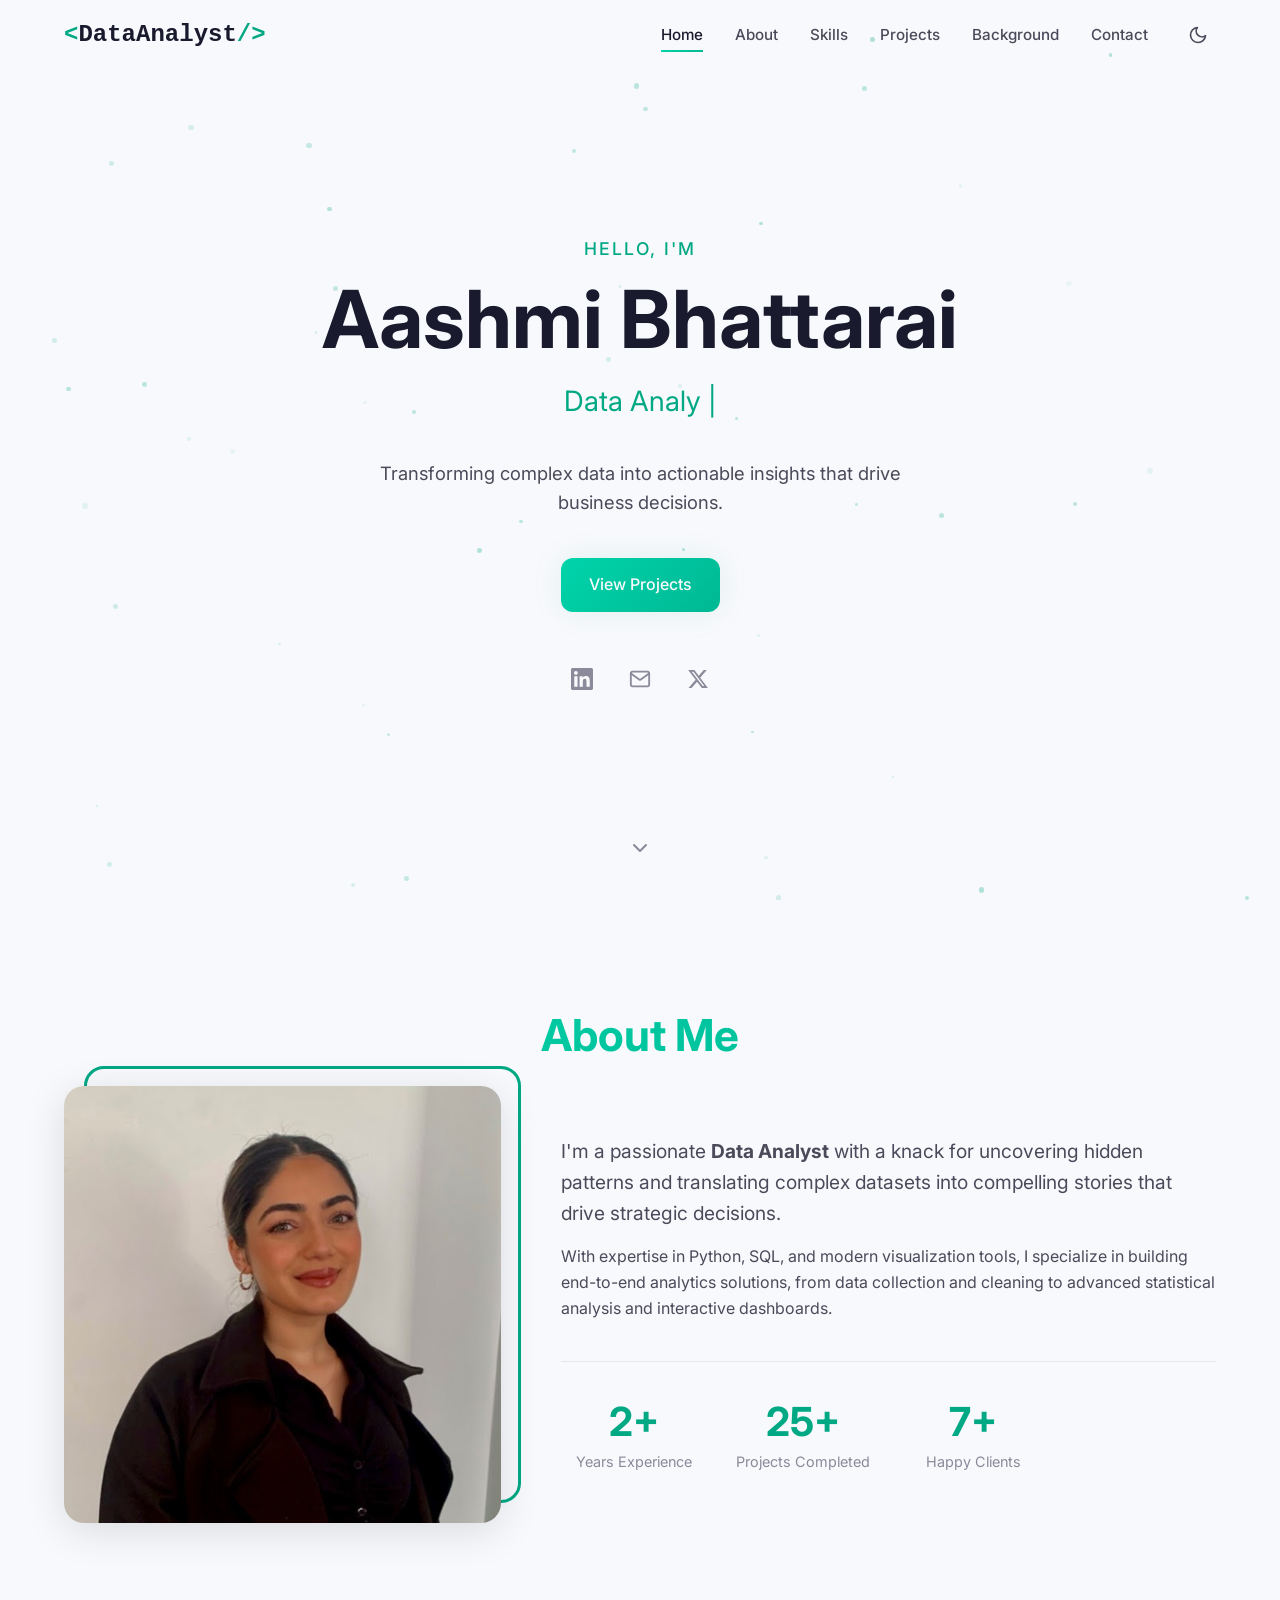
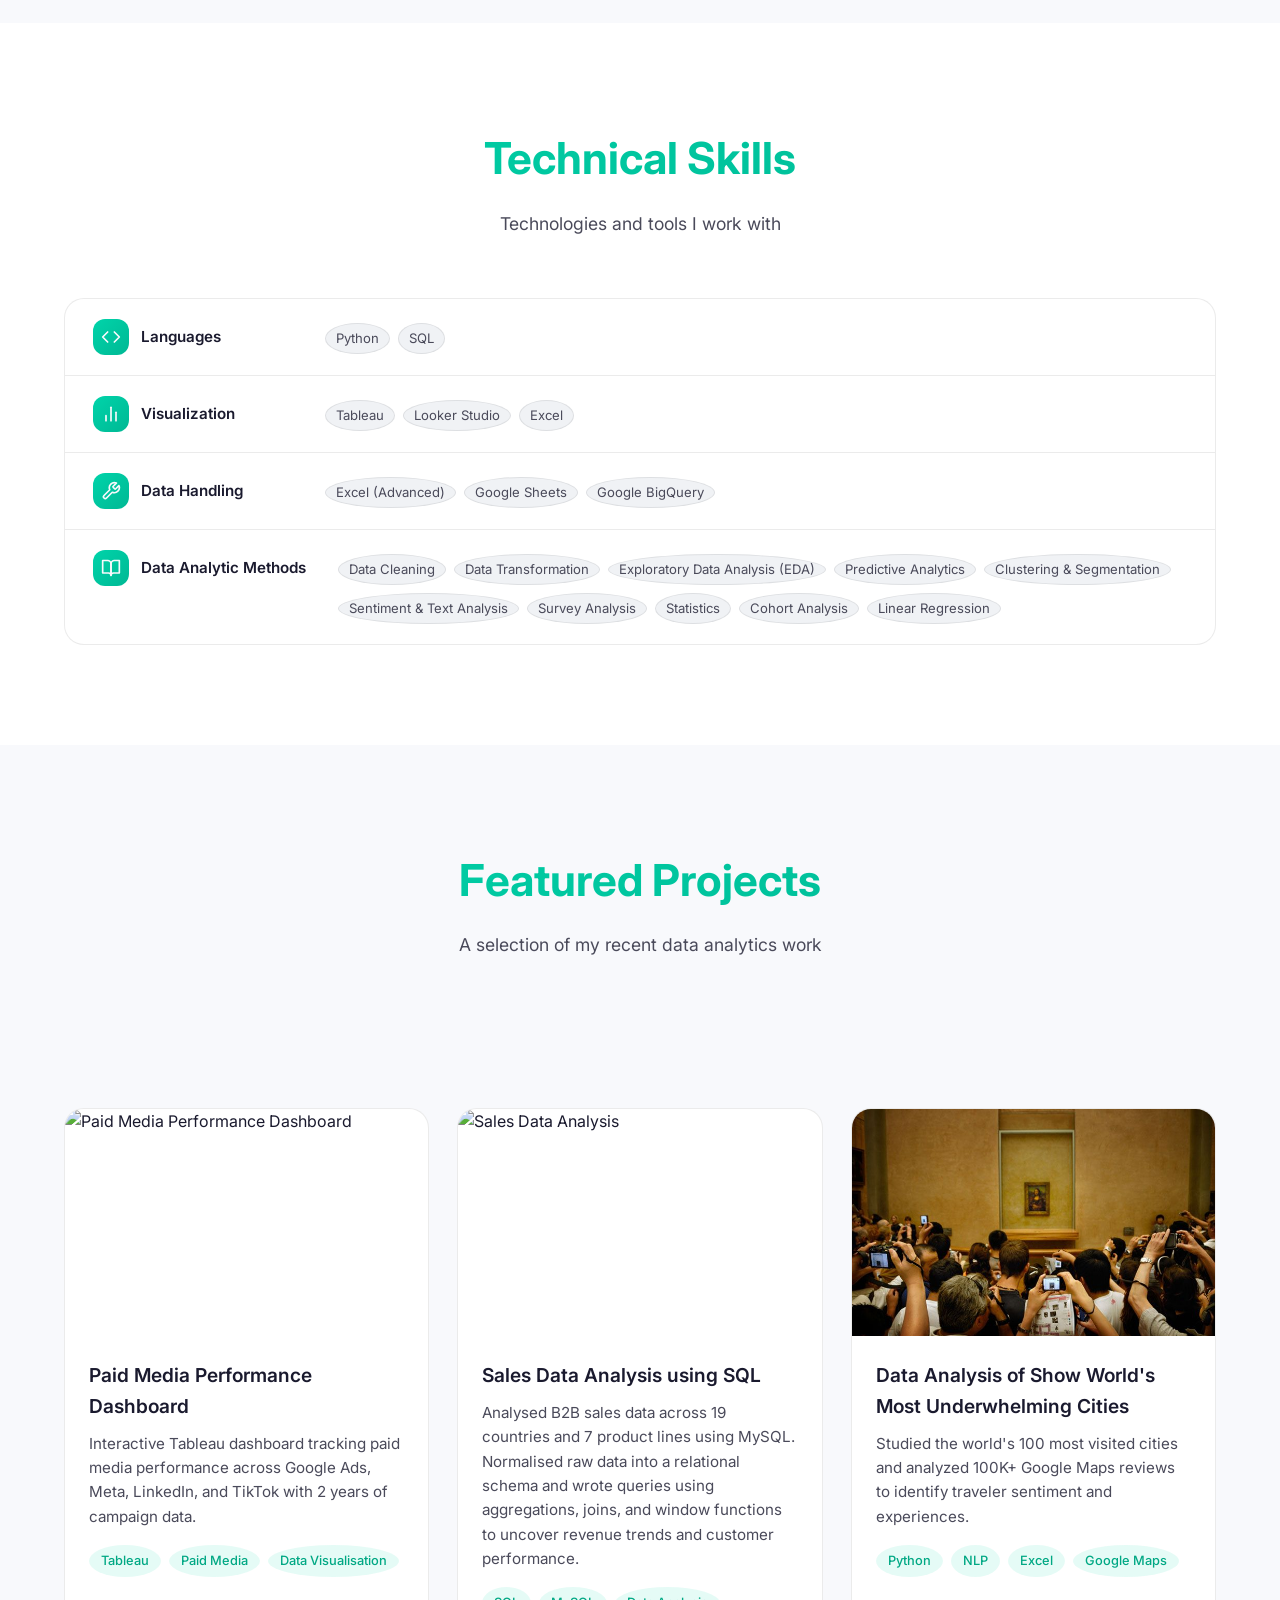
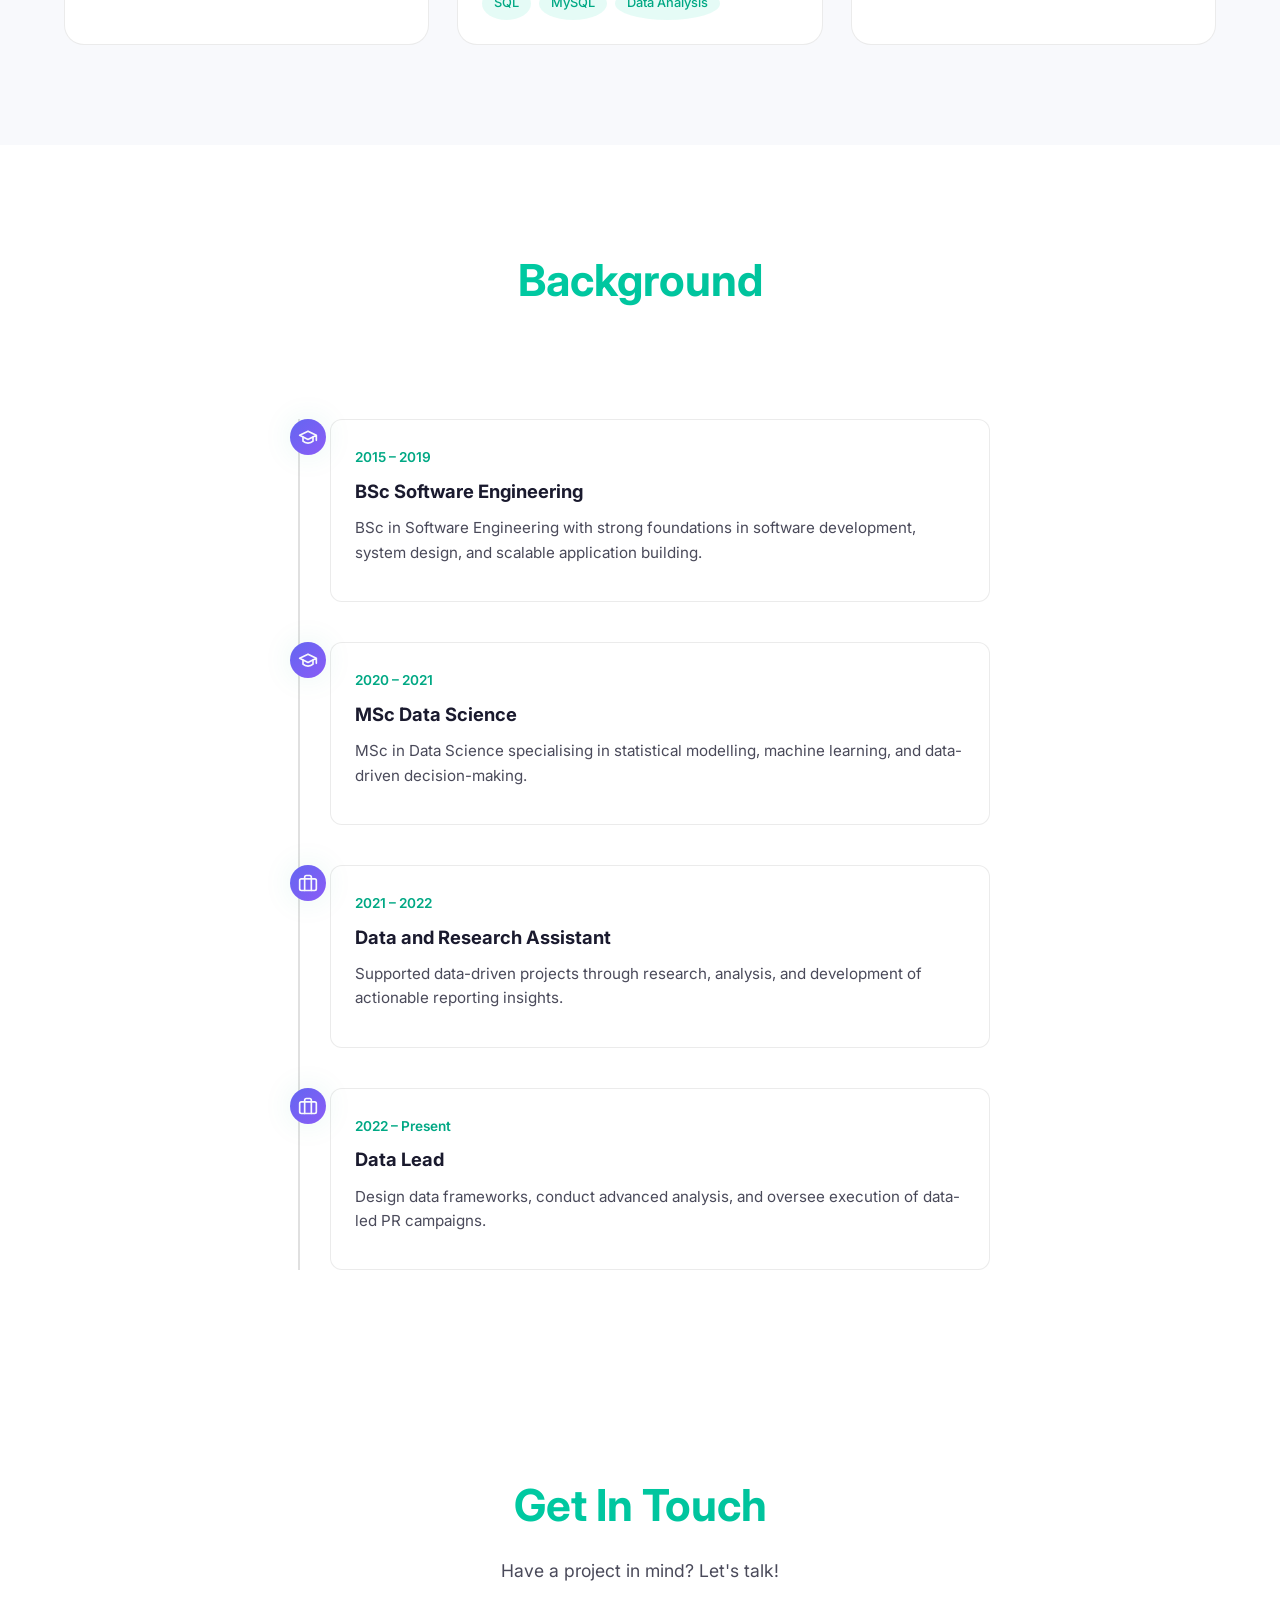
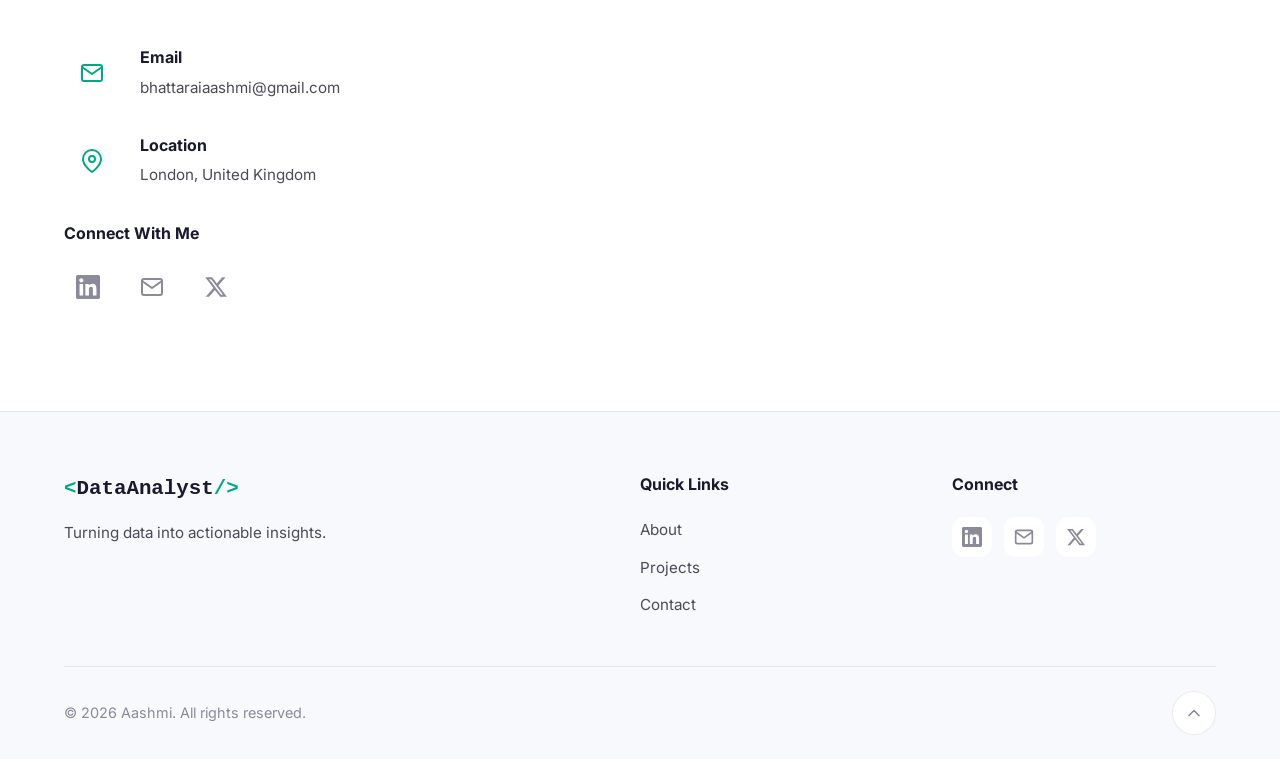
==== commit 5bdf6887: "new update" ====
--- a/index.html
+++ b/index.html
@@ -397,7 +397,7 @@
                     <div class="timeline-content">
                         <span class="timeline-date">2021 – 2022</span>
                         <h3>Data and Research Assistant</h3>
-                        <p></p>
+                        <p>Supported data-driven projects through research, analysis, and development of actionable reporting insights.</p>
                     </div>
                 </div>
 
@@ -412,7 +412,7 @@
                     <div class="timeline-content">
                         <span class="timeline-date">2022 – Present</span>
                         <h3>Data Lead</h3>
-                        <p></p>
+                        <p>Design data frameworks, conduct advanced analysis, and oversee execution of data-led PR campaigns.</p>
                     </div>
                 </div>
             </div>
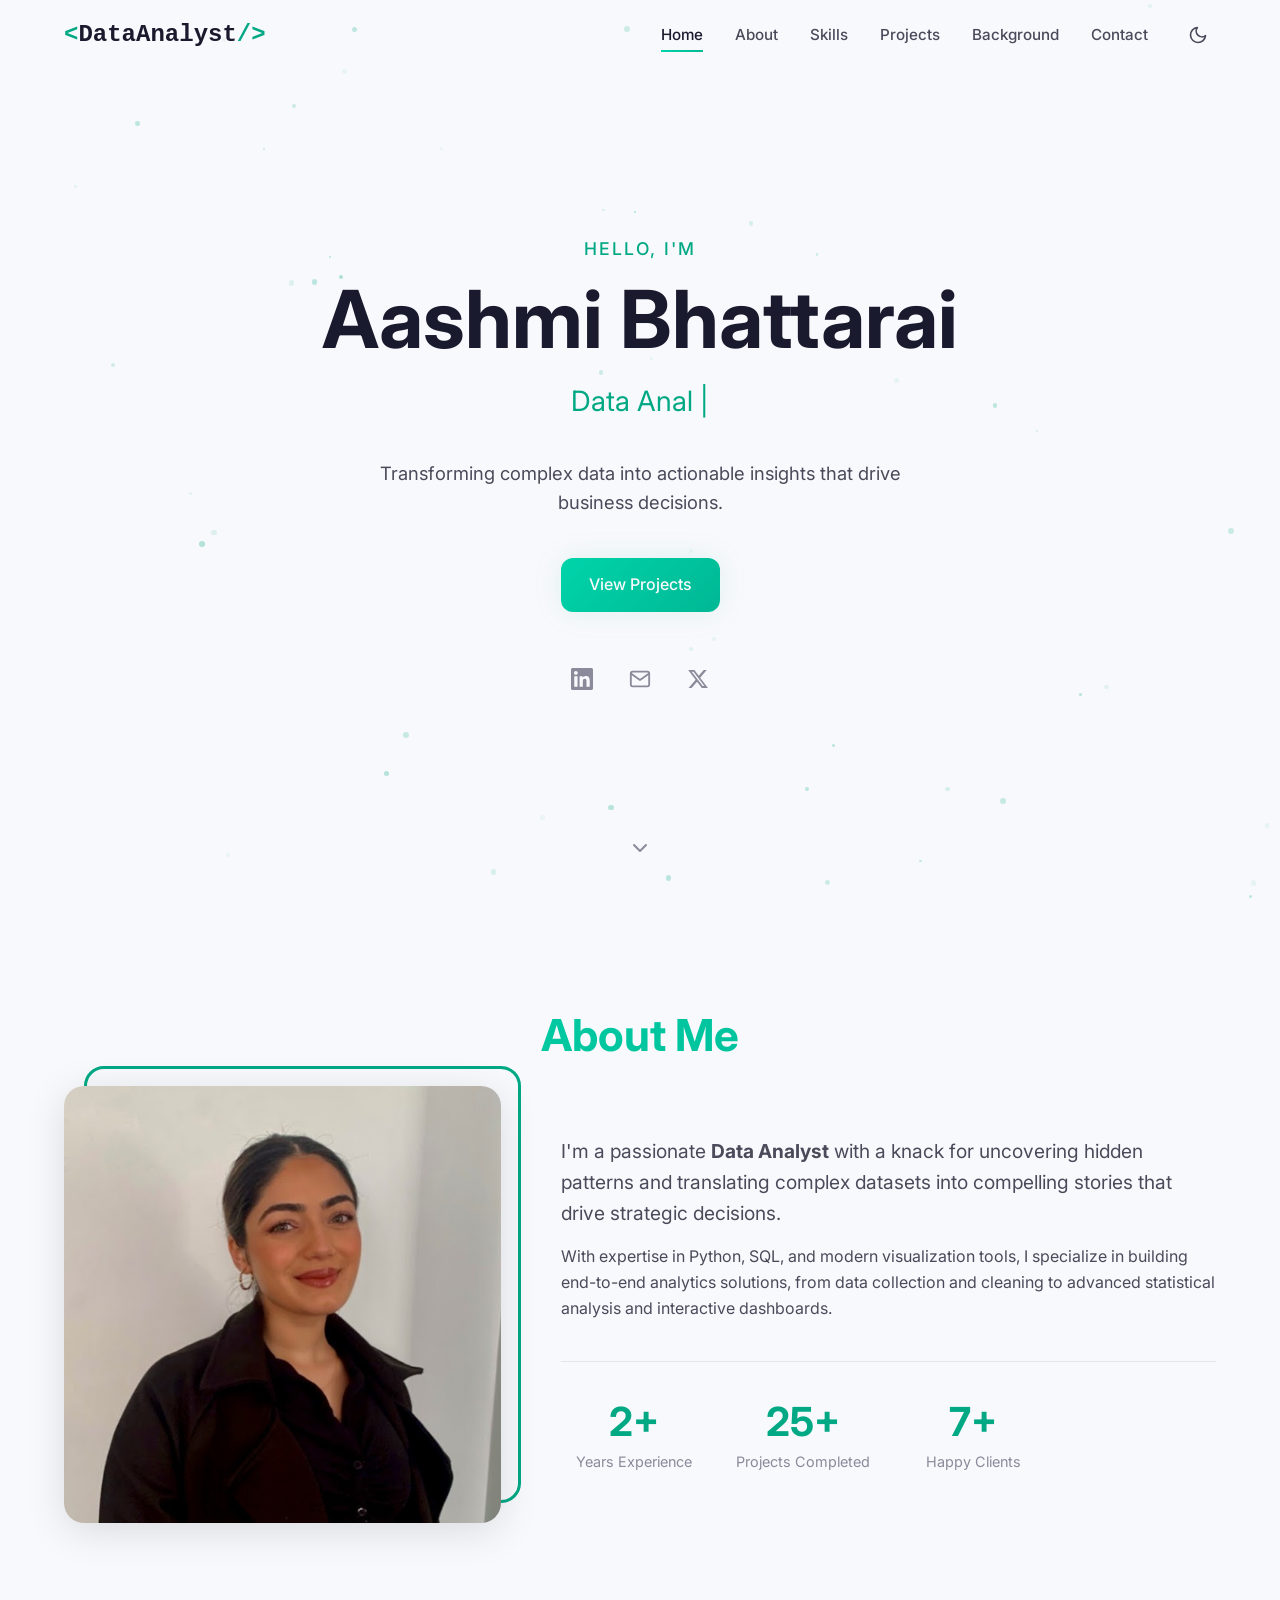
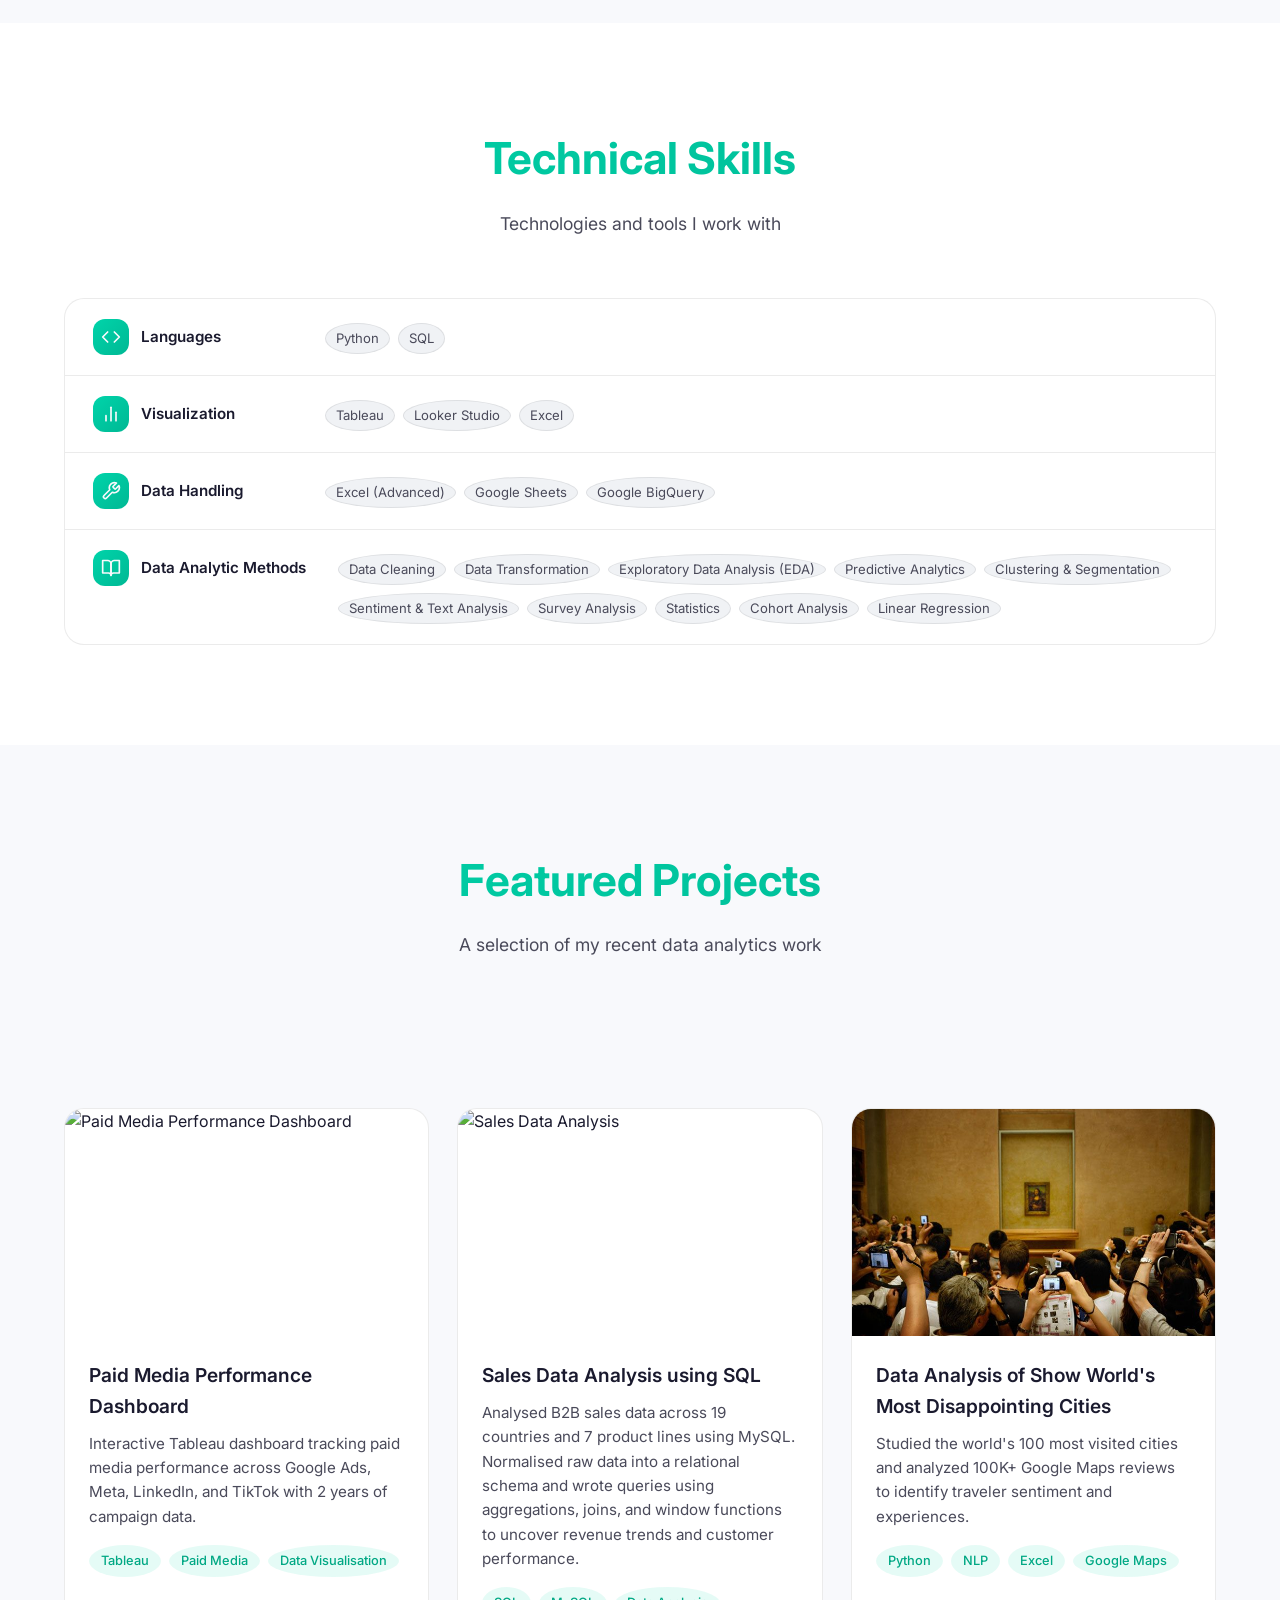
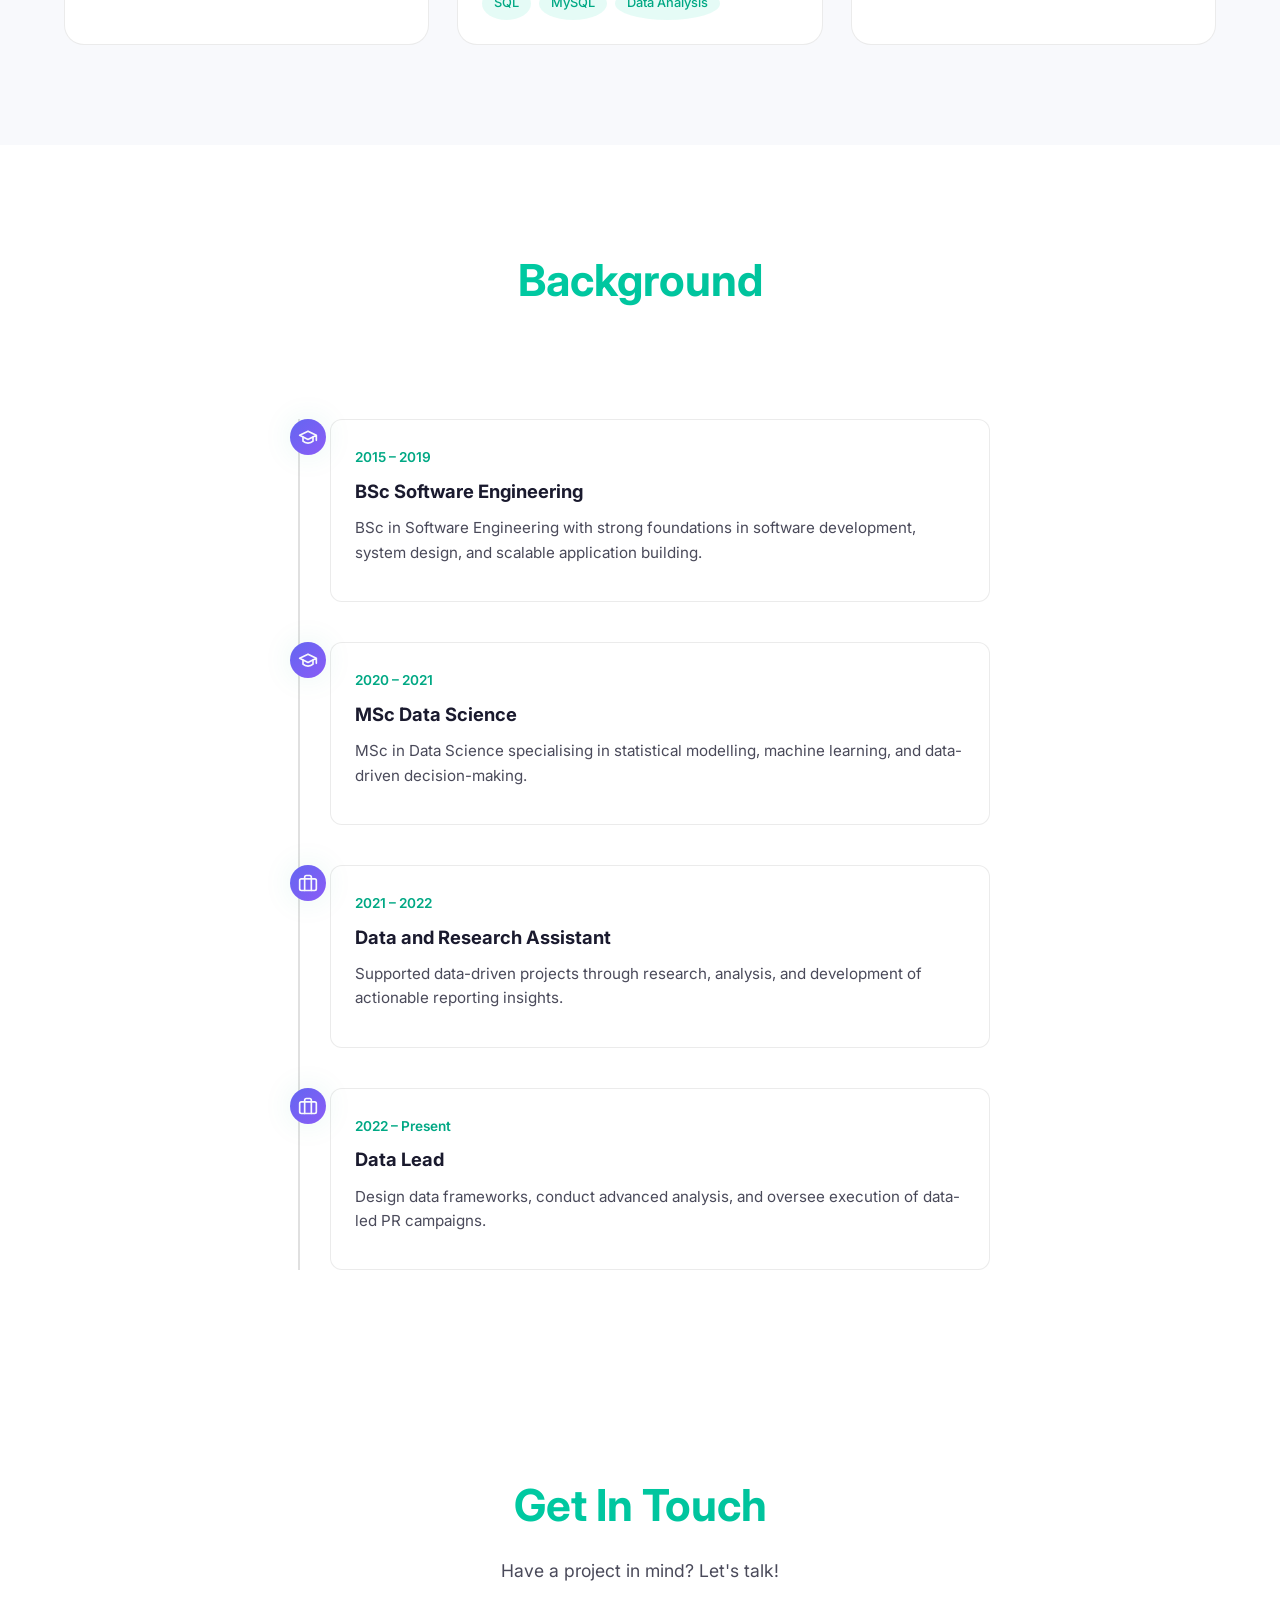
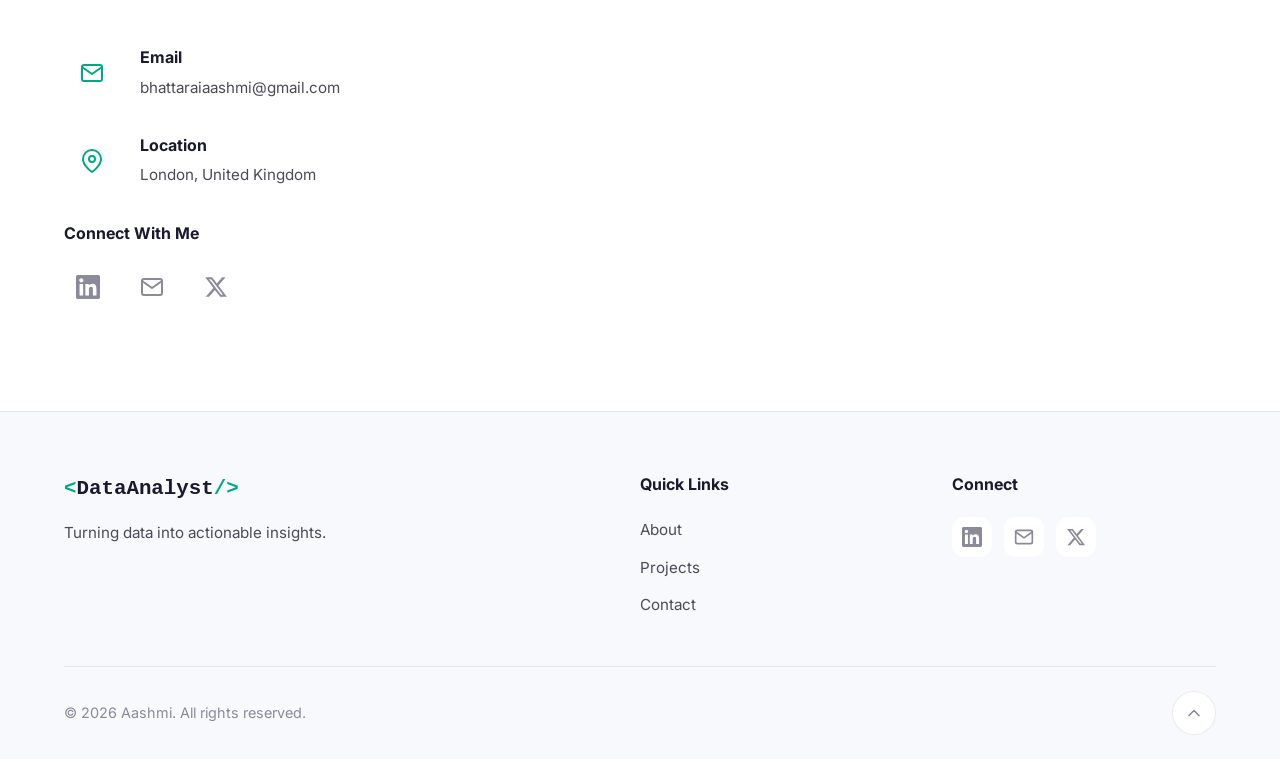
==== commit 53d02d84: "new update" ====
--- a/index.html
+++ b/index.html
@@ -294,7 +294,7 @@
                         </div>
                     </div>
                     <div class="project-info">
-                        <h3 class="project-title">Data Analysis of Show World's Most Underwhelming Cities</h3>
+                        <h3 class="project-title">Data Analysis of Show World's Most Disappointing Cities</h3>
                         <p class="project-description">Studied the world's 100 most visited cities and analyzed 100K+ Google Maps reviews to identify traveler sentiment and experiences.</p>
                         <div class="project-tags">
                             <span class="tag">Python</span>
